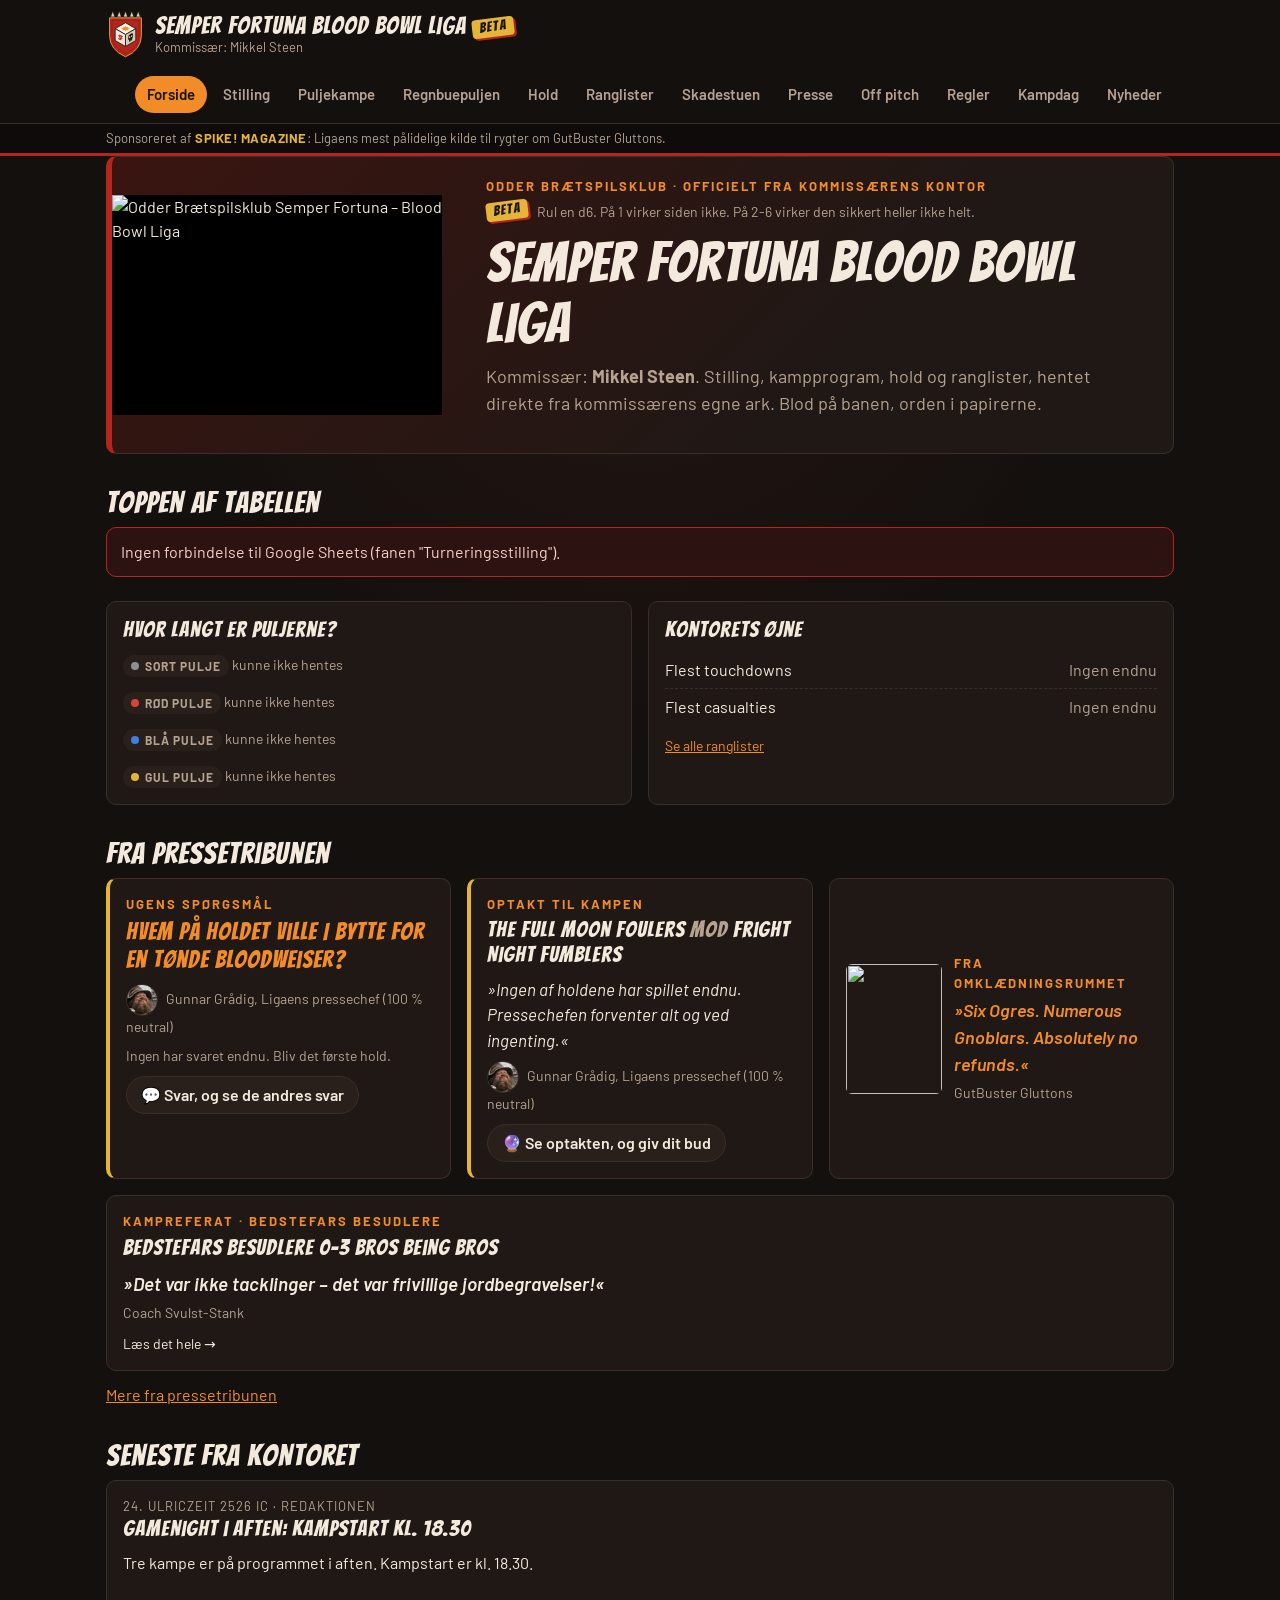
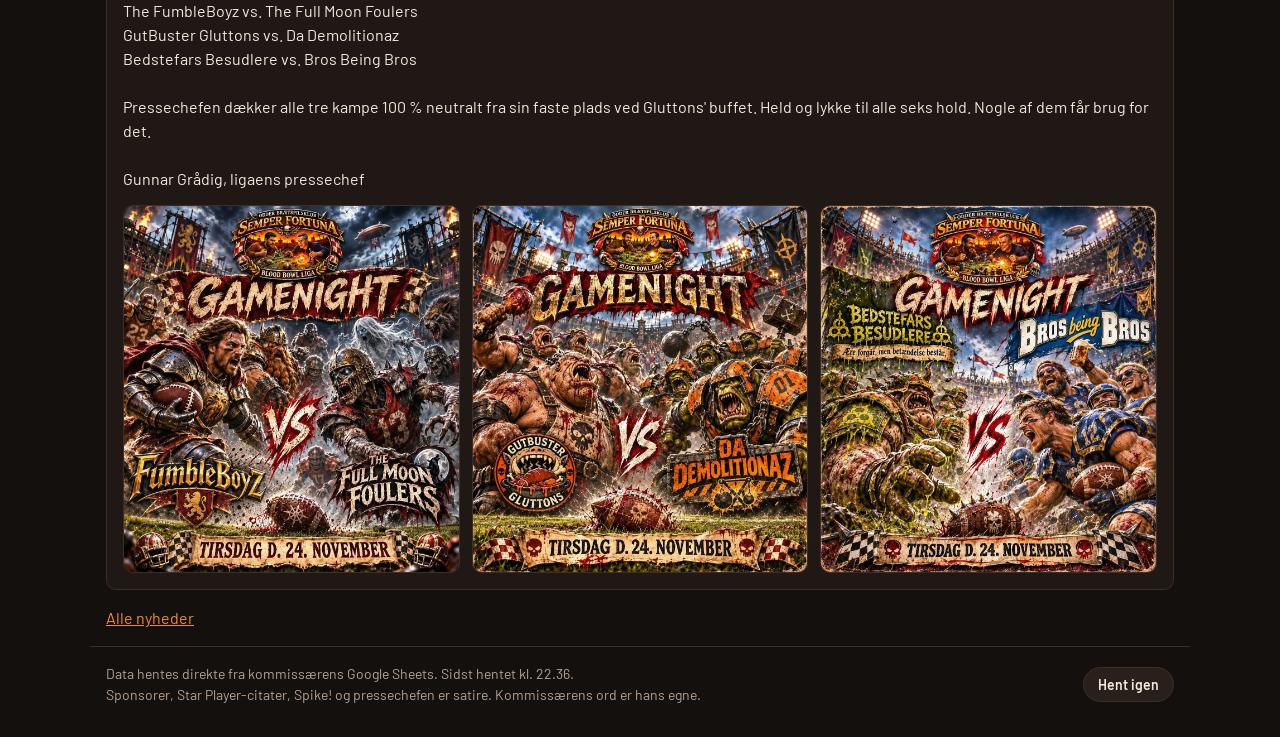
==== index.html @ 5b1876a3 "Mobil: stilling og holdliste uden swipe, lavere top ved rul; Presse med filter og 10 nyeste; holdlis" ====
<!doctype html>
<html lang="da">
<head>
  <meta charset="utf-8">
  <meta name="viewport" content="width=device-width, initial-scale=1">
  <title>Semper Fortuna Blood Bowl Liga</title>
  <meta name="description" content="Odder Brætspilsklub Semper Fortuna: stilling, puljekampe, holdlister, ranglister og pressekonferencer fra ligaen.">
  <meta property="og:type" content="website">
  <meta property="og:site_name" content="Semper Fortuna Blood Bowl Liga">
  <meta property="og:title" content="Semper Fortuna Blood Bowl Liga">
  <meta property="og:description" content="Odder Brætspilsklub Semper Fortuna: stilling, puljekampe, holdlister, ranglister og pressekonferencer. (BETA)">
  <meta property="og:url" content="https://bloodbowl.pages.dev/">
  <meta property="og:image" content="https://bloodbowl.pages.dev/logo/delebillede.jpg">
  <meta property="og:image:width" content="1200">
  <meta property="og:image:height" content="630">
  <meta property="og:locale" content="da_DK">
  <meta name="twitter:card" content="summary_large_image">
  <link rel="preconnect" href="https://fonts.googleapis.com">
  <link rel="preconnect" href="https://fonts.gstatic.com" crossorigin>
  <link href="https://fonts.googleapis.com/css2?family=Bangers&family=Barlow:ital,wght@0,400;0,600;0,700;1,400&display=swap" rel="stylesheet">
  <link rel="stylesheet" href="style.css?v=93">
  <link rel="icon" type="image/svg+xml" href="logo/ikon.svg">
</head>
<body>
  <header class="top">
    <div class="wrap top-inner">
      <a class="brand" href="#forside">
        <svg class="logo" aria-hidden="true" viewBox="-115 -145 230 295" xmlns="http://www.w3.org/2000/svg"><path d="M-88,-103 L-75,-138 L-62,-103 Z" fill="#d9d2c5" stroke="#1a120d" stroke-width="3" stroke-linejoin="round"/><path d="M-50,-103 L-37,-138 L-24,-103 Z" fill="#d9d2c5" stroke="#1a120d" stroke-width="3" stroke-linejoin="round"/><path d="M-13,-103 L0,-138 L13,-103 Z" fill="#d9d2c5" stroke="#1a120d" stroke-width="3" stroke-linejoin="round"/><path d="M24,-103 L37,-138 L50,-103 Z" fill="#d9d2c5" stroke="#1a120d" stroke-width="3" stroke-linejoin="round"/><path d="M62,-103 L75,-138 L88,-103 Z" fill="#d9d2c5" stroke="#1a120d" stroke-width="3" stroke-linejoin="round"/><path d="M-100.0,-105.0 L100.0,-105.0 L100.0,5.0 Q100.0,95.0 0,140.0 Q-100.0,95.0 -100.0,5.0 Z" fill="#1a120d"/><path d="M-94.0,-98.7 L94.0,-98.7 L94.0,4.7 Q94.0,89.3 0,131.6 Q-94.0,89.3 -94.0,4.7 Z" fill="#b3261e" stroke="#e5b53a" stroke-width="5"/><path d="M-80.0,-84.0 L80.0,-84.0 L80.0,4.0 Q80.0,76.0 0,112.0 Q-80.0,76.0 -80.0,4.0 Z" fill="none" stroke="#7d1913" stroke-width="3"/><g transform="translate(0.0,0.0) rotate(0) scale(1.167)"><path d="M0,-60 L52,-30 L0,0 L-52,-30 Z" fill="#fbf4e8" stroke="#1a120d" stroke-width="4" stroke-linejoin="round"/><path d="M-52,-30 L0,0 L0,60 L-52,30 Z" fill="#f3e9dc" stroke="#1a120d" stroke-width="4" stroke-linejoin="round"/><path d="M0,0 L52,-30 L52,30 L0,60 Z" fill="#d8cbb6" stroke="#1a120d" stroke-width="4" stroke-linejoin="round"/><g transform="matrix(0.866,0.5,0,1,-52,-30)"><text x="30" y="45" text-anchor="middle" font-family="Bangers, Impact, sans-serif" font-size="38" fill="#b3261e" letter-spacing="1">SF</text></g><g transform="matrix(0.866,-0.5,0,1,0,0)"><g transform="translate(30.0,30.0) scale(1.500)"><circle cx="0" cy="-3" r="10" fill="#1a120d"/><rect x="-6" y="3" width="12" height="9" rx="2" fill="#1a120d"/><circle cx="-4" cy="-3" r="3" fill="#d8cbb6"/><circle cx="4" cy="-3" r="3" fill="#d8cbb6"/><path d="M-1,2 L0,-0.5 L1,2 Z" fill="#d8cbb6"/><line x1="-2" y1="8" x2="-2" y2="12" stroke="#d8cbb6" stroke-width="1.2"/><line x1="2" y1="8" x2="2" y2="12" stroke="#d8cbb6" stroke-width="1.2"/></g></g><g transform="matrix(0.866,0.5,-0.866,0.5,0,-60)"><polygon points="30.0,10.0 33.8,20.8 44.1,15.9 39.2,26.2 50.0,30.0 39.2,33.8 44.1,44.1 33.8,39.2 30.0,50.0 26.2,39.2 15.9,44.1 20.8,33.8 10.0,30.0 20.8,26.2 15.9,15.9 26.2,20.8" fill="#f28c28"/></g></g></svg>
        <span>
          <span class="brand-name"><span id="liganavn">Semper Fortuna Blood Bowl Liga</span> <span class="beta" id="beta">Beta</span></span>
          <span class="brand-sub" id="saeson"></span>
        </span>
      </a>
      <nav class="tabs" id="nav" aria-label="Sider">
        <a href="#forside" data-page="forside">Forside</a>
        <a href="#stilling" data-page="stilling">Stilling</a>
        <a href="#puljekampe" data-page="puljekampe">Puljekampe</a>
        <a href="#regnbue" data-page="regnbue">Regnbuepuljen</a>
        <a href="#hold" data-page="hold">Hold</a>
        <a href="#ranglister" data-page="ranglister">Ranglister</a>
        <a href="#skadestue" data-page="skadestue">Skadestuen</a>
        <a href="#presse" data-page="presse">Presse</a>
        <a href="#traening" data-page="traening">Off pitch</a>
        <a href="#regler" data-page="regler">Regler</a>
        <a href="#kampdag" data-page="kampdag">Kampdag</a>
        <a href="#nyheder" data-page="nyheder">Nyheder</a>
      </nav>
    </div>
    <div class="sponsorbar"><div class="wrap" id="sponsor"></div></div>
  </header>

  <main class="wrap" id="main">
    <p class="loading">Henter papirerne fra kommissærens kontor …</p>
  </main>

  <footer class="wrap foot" id="foot"></footer>

  <template id="logo-stor"><svg viewBox="-170 -200 340 390" xmlns="http://www.w3.org/2000/svg"><text x="0" y="-150" text-anchor="middle" font-family="Bangers, Impact, sans-serif" font-size="44" fill="#1a120d" stroke="#1a120d" stroke-width="8" stroke-linejoin="round" letter-spacing="2">SEMPER FORTUNA</text><text x="0" y="-150" text-anchor="middle" font-family="Bangers, Impact, sans-serif" font-size="44" fill="#e5b53a" letter-spacing="2">SEMPER FORTUNA</text><g transform="translate(0,10)"><path d="M-88,-103 L-75,-138 L-62,-103 Z" fill="#d9d2c5" stroke="#1a120d" stroke-width="3" stroke-linejoin="round"/><path d="M-50,-103 L-37,-138 L-24,-103 Z" fill="#d9d2c5" stroke="#1a120d" stroke-width="3" stroke-linejoin="round"/><path d="M-13,-103 L0,-138 L13,-103 Z" fill="#d9d2c5" stroke="#1a120d" stroke-width="3" stroke-linejoin="round"/><path d="M24,-103 L37,-138 L50,-103 Z" fill="#d9d2c5" stroke="#1a120d" stroke-width="3" stroke-linejoin="round"/><path d="M62,-103 L75,-138 L88,-103 Z" fill="#d9d2c5" stroke="#1a120d" stroke-width="3" stroke-linejoin="round"/><path d="M-100.0,-105.0 L100.0,-105.0 L100.0,5.0 Q100.0,95.0 0,140.0 Q-100.0,95.0 -100.0,5.0 Z" fill="#1a120d"/><path d="M-94.0,-98.7 L94.0,-98.7 L94.0,4.7 Q94.0,89.3 0,131.6 Q-94.0,89.3 -94.0,4.7 Z" fill="#b3261e" stroke="#e5b53a" stroke-width="5"/><path d="M-80.0,-84.0 L80.0,-84.0 L80.0,4.0 Q80.0,76.0 0,112.0 Q-80.0,76.0 -80.0,4.0 Z" fill="none" stroke="#7d1913" stroke-width="3"/><g transform="translate(0.0,5.0) rotate(0) scale(1.100)"><path d="M0,-60 L52,-30 L0,0 L-52,-30 Z" fill="#fbf4e8" stroke="#1a120d" stroke-width="4" stroke-linejoin="round"/><path d="M-52,-30 L0,0 L0,60 L-52,30 Z" fill="#f3e9dc" stroke="#1a120d" stroke-width="4" stroke-linejoin="round"/><path d="M0,0 L52,-30 L52,30 L0,60 Z" fill="#d8cbb6" stroke="#1a120d" stroke-width="4" stroke-linejoin="round"/><g transform="matrix(0.866,0.5,0,1,-52,-30)"><text x="30" y="45" text-anchor="middle" font-family="Bangers, Impact, sans-serif" font-size="38" fill="#b3261e" letter-spacing="1">SF</text></g><g transform="matrix(0.866,-0.5,0,1,0,0)"><g transform="translate(30.0,30.0) scale(1.500)"><circle cx="0" cy="-3" r="10" fill="#1a120d"/><rect x="-6" y="3" width="12" height="9" rx="2" fill="#1a120d"/><circle cx="-4" cy="-3" r="3" fill="#d8cbb6"/><circle cx="4" cy="-3" r="3" fill="#d8cbb6"/><path d="M-1,2 L0,-0.5 L1,2 Z" fill="#d8cbb6"/><line x1="-2" y1="8" x2="-2" y2="12" stroke="#d8cbb6" stroke-width="1.2"/><line x1="2" y1="8" x2="2" y2="12" stroke="#d8cbb6" stroke-width="1.2"/></g></g><g transform="matrix(0.866,0.5,-0.866,0.5,0,-60)"><polygon points="30.0,10.0 33.8,20.8 44.1,15.9 39.2,26.2 50.0,30.0 39.2,33.8 44.1,44.1 33.8,39.2 30.0,50.0 26.2,39.2 15.9,44.1 20.8,33.8 10.0,30.0 20.8,26.2 15.9,15.9 26.2,20.8" fill="#f28c28"/></g></g></g><path d="M-158,128 L158,128 L146,150 L158,172 L-158,172 L-146,150 Z" fill="#1a120d"/><path d="M-152,132 L152,132 L141,150 L152,168 L-152,168 L-141,150 Z" fill="#f28c28"/><text x="0" y="161" text-anchor="middle" font-family="Bangers, Impact, sans-serif" font-size="30" fill="#1a120d" letter-spacing="2">ODDER BLOOD BOWL</text></svg></template>
  <script src="config.js?v=93"></script>
  <script src="humor.js?v=93"></script>
  <script src="presse.js?v=93"></script>
  <script src="regler.js?v=93"></script>
  <script src="app.js?v=93"></script>
</body>
</html>
---- style.css ----
:root {
  --bg: #14100e;
  --panel: #1f1815;
  --panel-2: #2a201b;
  --line: #3b2e27;
  --text: #f3e9dc;
  --muted: #b5a291;
  --accent: #f28c28;
  --blood: #b3261e;
  --gold: #e5b53a;
  --pulje-sort: #8f8f8f;
  --pulje-roed: #d9443a;
  --pulje-blaa: #3f7fe0;
  --pulje-gul: #e5b53a;
  --radius: 10px;
  color-scheme: dark;
}

* { box-sizing: border-box; }
html { -webkit-text-size-adjust: 100%; }
body {
  margin: 0;
  background: var(--bg);
  background-image: radial-gradient(ellipse at top, #2a1712 0%, var(--bg) 60%);
  background-attachment: fixed;
  color: var(--text);
  font: 16px/1.5 "Barlow", system-ui, sans-serif;
  min-height: 100vh;
}
a { color: var(--accent); }
.wrap { max-width: 1100px; margin: 0 auto; padding: 0 16px; }

/* ---------- Top ---------- */
.top {
  position: sticky; top: 0; z-index: 10;
  background: rgba(20, 16, 14, .94);
  backdrop-filter: blur(6px);
  border-bottom: 3px solid var(--blood);
}
.top-inner { display: flex; align-items: center; gap: 16px; padding-top: 10px; padding-bottom: 10px; flex-wrap: wrap; }
.brand { display: flex; align-items: center; gap: 10px; text-decoration: none; color: var(--text); min-width: 0; }
.logo { width: auto; height: 50px; flex: none; }
.brand-name { display: block; font-family: "Bangers", Impact, sans-serif; font-size: 24px; letter-spacing: 1px; line-height: 1.05; }
.brand-sub { display: block; font-size: 13px; color: var(--muted); }
.tabs { display: flex; gap: 4px; margin-left: auto; overflow-x: auto; scrollbar-width: none; max-width: 100%; }
.tabs::-webkit-scrollbar { display: none; }
.tabs a {
  flex: none; padding: 7px 12px; border-radius: 999px;
  color: var(--muted); text-decoration: none; font-weight: 600; font-size: 15px;
}
.tabs a:hover { color: var(--text); background: var(--panel-2); }
.tabs a.on { color: #1a120d; background: var(--accent); }
@media (max-width: 720px) {
  .tabs { margin-left: 0; width: 100%; }
}

/* ---------- Typografi ---------- */
main { padding-top: 24px; padding-bottom: 32px; }
h1, h2, h3 { font-family: "Bangers", Impact, sans-serif; font-weight: 400; letter-spacing: 1px; margin: 0 0 8px; line-height: 1.1; }
h1 { font-size: clamp(34px, 7vw, 56px); }
h2 { font-size: 30px; margin-top: 32px; }
h3 { font-size: 22px; }
.kicker { text-transform: uppercase; letter-spacing: 2px; font-size: 13px; font-weight: 700; color: var(--accent); margin: 0 0 4px; }
.lead { color: var(--muted); font-size: 18px; margin: 0 0 16px; max-width: 62ch; }
.muted { color: var(--muted); }
.small { font-size: 14px; }
.loading { color: var(--muted); font-style: italic; padding: 40px 0; }

/* ---------- Kort og gitter ---------- */
.grid { display: grid; gap: 16px; grid-template-columns: repeat(auto-fill, minmax(260px, 1fr)); }
.grid-2 { display: grid; gap: 16px; grid-template-columns: repeat(auto-fit, minmax(min(100%, 420px), 1fr)); }
.card {
  background: var(--panel); border: 1px solid var(--line); border-radius: var(--radius);
  padding: 16px; min-width: 0;
}
.card h3 { margin-bottom: 10px; }
a.card { display: block; color: inherit; text-decoration: none; transition: border-color .15s, transform .15s; }
a.card:hover { border-color: var(--accent); transform: translateY(-2px); }

.hero {
  background: linear-gradient(135deg, #3a1410 0%, #1f1815 70%);
  border: 1px solid var(--line); border-left: 6px solid var(--blood);
  border-radius: var(--radius); padding: 24px 20px; margin-bottom: 24px;
}
.hero .regler { display: inline-block; margin-top: 8px; padding: 6px 12px; border-radius: 6px; background: rgba(0,0,0,.35); font-weight: 600; }

/* Podie */
.podie { display: grid; gap: 12px; grid-template-columns: repeat(3, 1fr); }
@media (max-width: 560px) { .podie { grid-template-columns: 1fr; } }
.podie .card { text-align: center; position: relative; padding-top: 22px; }
.plads { font-family: "Bangers", Impact, sans-serif; font-size: 44px; line-height: 1; color: var(--gold); }
.podie .card:nth-child(2) .plads { color: #c9c9c9; }
.podie .card:nth-child(3) .plads { color: #c98a4a; }
.podie .navn { font-weight: 700; font-size: 18px; margin: 4px 0; }
.stor { font-family: "Bangers", Impact, sans-serif; font-size: 32px; color: var(--accent); }

/* Fremdrift */
.bar { height: 10px; background: var(--panel-2); border-radius: 999px; overflow: hidden; margin-top: 6px; }
.bar > span { display: block; height: 100%; background: var(--accent); border-radius: 999px; }
.fremdrift { display: grid; gap: 12px; }
.fremdrift-row { display: flex; justify-content: space-between; gap: 8px; font-weight: 600; }

/* Puljemærke */
.chip {
  display: inline-flex; align-items: center; gap: 6px; font-size: 12px; font-weight: 700;
  text-transform: uppercase; letter-spacing: 1px; padding: 2px 8px; border-radius: 999px;
  background: var(--panel-2); color: var(--muted); white-space: nowrap;
}
.chip::before { content: ""; width: 8px; height: 8px; border-radius: 50%; background: var(--c, var(--muted)); }
.p-sort { --c: var(--pulje-sort); }
.p-roed { --c: var(--pulje-roed); }
.p-blaa { --c: var(--pulje-blaa); }
.p-gul  { --c: var(--pulje-gul); }
.card.pulje { border-top: 4px solid var(--c, var(--line)); }

/* ---------- Tabeller ---------- */
.tabel-wrap { overflow-x: auto; -webkit-overflow-scrolling: touch; border-radius: var(--radius); border: 1px solid var(--line); background: var(--panel); }
table { width: 100%; border-collapse: collapse; font-size: 15px; }
th, td { padding: 9px 10px; text-align: left; border-bottom: 1px solid var(--line); white-space: nowrap; }
th { font-size: 12px; text-transform: uppercase; letter-spacing: 1px; color: var(--muted); background: var(--panel-2); font-weight: 700; }
tr:last-child td { border-bottom: 0; }
tbody tr:hover td { background: rgba(242, 140, 40, .06); }
td.num, th.num { text-align: right; font-variant-numeric: tabular-nums; }
td.pts { font-weight: 700; color: var(--accent); }
td.rank { color: var(--muted); width: 1%; }
td.wrap-ok { white-space: normal; min-width: 220px; color: var(--muted); font-size: 14px; }
td a { color: var(--text); text-decoration: none; font-weight: 600; }
td a:hover { color: var(--accent); }
.card .tabel-wrap { border: 0; background: transparent; border-radius: 0; margin: 0 -16px -16px; }
.oversidder { color: var(--muted); }
.mng { color: var(--blood); font-weight: 700; }

/* Topliste */
.top5 { list-style: none; margin: 0; padding: 0; }
.top5 li { display: flex; justify-content: space-between; gap: 12px; padding: 6px 0; border-bottom: 1px dashed var(--line); }
.top5 li:last-child { border-bottom: 0; }
.top5 .v { font-weight: 700; color: var(--accent); font-variant-numeric: tabular-nums; }
.top5 .nr { color: var(--muted); font-size: 13px; margin-right: 6px; }

/* Holdside */
.fakta { display: grid; gap: 10px; grid-template-columns: repeat(auto-fill, minmax(140px, 1fr)); margin-bottom: 20px; }
.fakta .card { padding: 12px; }
.fakta .lbl { font-size: 12px; text-transform: uppercase; letter-spacing: 1px; color: var(--muted); }
.fakta .val { font-size: 20px; font-weight: 700; }
.stats { display: flex; gap: 14px; flex-wrap: wrap; margin-top: 10px; font-size: 14px; color: var(--muted); }
.stats b { color: var(--text); }
.tilbage { display: inline-block; margin-bottom: 12px; font-weight: 600; text-decoration: none; }

/* Nyheder */
.nyhed { margin-bottom: 16px; }
h2.foerst { margin-top: 8px; }
.nyhed .dato { font-size: 13px; color: var(--muted); text-transform: uppercase; letter-spacing: 1px; }
.nyhed p { margin: 8px 0 0; white-space: pre-line; }
.nyhed-billeder { display: grid; grid-template-columns: repeat(auto-fit, minmax(200px, 1fr)); gap: 12px; margin-top: 14px; }
.nyhed-billeder img { width: 100%; height: auto; display: block; border-radius: var(--radius); border: 1px solid var(--line); }

/* Fejl */
.fejl { background: #2c1311; border: 1px solid var(--blood); border-radius: var(--radius); padding: 12px 14px; color: #f6cfc9; }

/* Footer */
.foot { border-top: 1px solid var(--line); padding-top: 16px; padding-bottom: 32px; color: var(--muted); font-size: 14px; display: flex; flex-wrap: wrap; gap: 8px 16px; align-items: center; justify-content: space-between; }
.knap { font: inherit; font-weight: 600; color: var(--text); background: var(--panel-2); border: 1px solid var(--line); border-radius: 999px; padding: 6px 14px; cursor: pointer; }
.knap:hover { border-color: var(--accent); }

/* Puljeprik foran modstandere i kampprogrammet */
.prik { display: inline-block; width: 9px; height: 9px; border-radius: 50%; background: var(--c, var(--muted)); margin-right: 7px; vertical-align: 1px; box-shadow: 0 0 0 2px rgba(0,0,0,.35); }

/* Skills fra level-up */
.ny { color: var(--gold); font-weight: 600; }

/* Puljekampe */
.kampe { list-style: none; margin: 0; padding: 0; }
.kamp { display: grid; grid-template-columns: 1fr auto 1fr; align-items: center; gap: 10px; padding: 8px 0; border-bottom: 1px dashed var(--line); }
.kamp:last-child { border-bottom: 0; }
.kamp .u { text-align: right; }
.kamp a { color: var(--muted); text-decoration: none; font-weight: 600; }
.kamp.spillet a { color: var(--text); }
.kamp .vinder a { color: var(--accent); }
.kamp .score { font-family: "Bangers", Impact, sans-serif; font-size: 22px; letter-spacing: 1px; min-width: 58px; text-align: center; color: var(--muted); }
.kamp.spillet .score { color: var(--text); }
.kamp .fejl { grid-column: 1 / -1; }

/* ---------- Humor ---------- */
.sponsorbar { background: #0e0b0a; border-top: 1px solid var(--line); font-size: 13px; color: var(--muted); }
#sponsor { padding-top: 5px; padding-bottom: 5px; white-space: nowrap; overflow: hidden; text-overflow: ellipsis; }
#sponsor b { color: var(--gold); text-transform: uppercase; letter-spacing: .5px; }
.presse { border-left: 4px solid var(--gold); }
.presse-tekst { font-style: italic; font-size: 17px; margin: 6px 0 8px; }
.citat { margin: 0; }
.citat blockquote { margin: 4px 0 8px; font-size: 18px; font-weight: 600; }
.citat figcaption { color: var(--accent); font-weight: 700; }
.spike { background: linear-gradient(135deg, #f28c28 0%, #b3261e 100%); border: 0; color: #1a0d08; }
.spike .kicker { color: #1a0d08; display: inline; }
.spike-logo { display: inline-block; font-family: "Bangers", Impact, sans-serif; font-size: 34px; line-height: 1; color: #fff;
  text-shadow: 2px 2px 0 #1a0d08; transform: rotate(-4deg); margin-right: 8px; }
.spike p { font-weight: 700; font-size: 17px; margin: 8px 0 0; }
.spike-bane { margin-bottom: 16px; }
@media (max-width: 560px) { #sponsor { white-space: normal; } }

/* ---------- Presse og holdlore ---------- */
.pk { margin-bottom: 20px; }
.pk-titel { margin-top: 4px; }
.pk-tekst { margin-top: 16px; max-width: 70ch; }
.replik { margin: 0 0 14px; padding-left: 12px; border-left: 3px solid var(--line); }
.replik.formand { border-left-color: var(--gold); }
.replik.coach { border-left-color: var(--accent); }
.replik p { margin: 2px 0 0; }
.taler { font-weight: 700; }
.rolle { font-weight: 400; font-size: 13px; color: var(--muted); }
.note { font-weight: 400; font-style: italic; color: var(--muted); }
.scene { font-style: italic; color: var(--muted); margin: 0 0 14px; }
.regler { display: grid; gap: 12px; margin: 16px 0; }
details.regel > summary { cursor: pointer; list-style: none; display: flex; align-items: center; gap: 10px; }
details.regel > summary::-webkit-details-marker { display: none; }
details.regel > summary::before { content: "▸"; color: var(--accent); font-size: 20px; transition: transform .15s; }
details.regel[open] > summary::before { transform: rotate(90deg); }
details.regel > summary h2 { margin: 0; font-size: 24px; }
.regel-liste { margin: 8px 0 8px; padding-left: 20px; max-width: 72ch; }
.regel-liste li { margin: 6px 0; }
.regel-liste ul { margin: 4px 0 8px; padding-left: 18px; color: var(--muted); }
.regel-liste ul li { margin: 4px 0; }
.tjekliste { display: grid; gap: 12px; margin: 16px 0; }
.tjek h2 { display: flex; justify-content: space-between; align-items: baseline; gap: 12px; margin: 0 0 8px; font-size: 24px; }
.tjek-tal { font-size: 16px; color: var(--muted); font-variant-numeric: tabular-nums; }
.tjek.faerdig { border-color: #3fa34d; }
.tjek.faerdig .tjek-tal { color: #3fa34d; font-weight: 700; }
.tjek ul { list-style: none; margin: 0; padding: 0; }
.tjek li { border-top: 1px dashed var(--line); }
.tjek label { display: flex; gap: 12px; align-items: flex-start; padding: 10px 2px; cursor: pointer; }
.tjek input { width: 22px; height: 22px; flex: none; margin-top: 1px; accent-color: var(--accent); }
.tjek input:checked + span { color: var(--muted); text-decoration: line-through; }
.tjek-note { font-weight: 600; }
.pk-forside { display: block; width: 100%; max-width: 440px; height: auto; margin: 16px 0 4px; border-radius: 8px; box-shadow: 0 6px 24px rgba(0,0,0,.45); }
.pk-liste { display: grid; gap: 12px; margin: 16px 0; }
a.pk-linje { display: grid; grid-template-columns: 72px 1fr; gap: 14px; align-items: center; }
a.pk-linje img, .pk-linje-tom { width: 72px; height: 98px; object-fit: cover; object-position: top; border-radius: 6px; background: var(--panel-2); }
.pk-linje-tom { display: flex; align-items: center; justify-content: center; font-size: 28px; }
a.pk-linje h3 { margin: 2px 0 2px; font-size: 20px; line-height: 1.2; }
a.pk-linje .kicker, a.pk-linje .small { margin: 0; }
.pk-linje-citat { margin: 6px 0 0; font-style: italic; color: var(--muted); display: -webkit-box; -webkit-line-clamp: 2; -webkit-box-orient: vertical; overflow: hidden; }
a.pk-teaser blockquote { margin: 6px 0 4px; font-size: 19px; font-weight: 600; font-style: italic; }
.motto { border-left: 4px solid var(--accent); }
.motto .lbl { font-size: 12px; text-transform: uppercase; letter-spacing: 1px; color: var(--muted); }
.motto-tekst { font-family: "Bangers", Impact, sans-serif; font-size: 28px; letter-spacing: 1px; color: var(--accent); line-height: 1.15; margin: 4px 0; }
.spillebog { margin: 0; padding-left: 22px; font-weight: 600; }

/* ---------- Logo på forsiden ---------- */
.hero { display: grid; grid-template-columns: auto 1fr; gap: 24px; align-items: center; }
.hero-logo svg { width: 190px; height: auto; display: block; }
@media (max-width: 640px) {
  .hero { grid-template-columns: 1fr; text-align: center; }
  .hero-logo svg { width: 150px; margin: 0 auto; }
  .hero .lead { margin-left: auto; margin-right: auto; }
}

/* ---------- Kampside ---------- */
a.score { text-decoration: none; color: var(--text); border-bottom: 2px solid var(--accent); }
a.score:hover { color: var(--accent); }
.kamp-hoved { display: grid; grid-template-columns: 1fr auto 1fr; gap: 16px; align-items: center; margin: 8px 0 20px; }
.kamp-hoved .side { display: flex; flex-direction: column; gap: 2px; }
.kamp-hoved .side a { font-family: "Bangers", Impact, sans-serif; font-size: clamp(22px, 4vw, 34px); letter-spacing: 1px; color: var(--muted); text-decoration: none; line-height: 1.1; }
.kamp-hoved .side.vinder a { color: var(--accent); }
.kamp-hoved .side.u { text-align: right; }
.stor-score { font-family: "Bangers", Impact, sans-serif; font-size: clamp(40px, 9vw, 72px); line-height: 1; }
.referat { border-left: 4px solid var(--accent); margin-bottom: 16px; }
.referat-tekst { font-size: 18px; margin: 4px 0 10px; max-width: 70ch; }

/* ---------- BETA-stempel ---------- */
.beta { display: inline-block; font-family: "Bangers", Impact, sans-serif; font-size: 14px; letter-spacing: 1.5px; line-height: 1.2;
  text-transform: uppercase; color: #1a120d; background: var(--gold); padding: 1px 7px; border-radius: 4px;
  transform: rotate(-7deg); vertical-align: 3px; box-shadow: 2px 2px 0 var(--blood); cursor: help; }
.beta-note { margin: 0 0 10px; color: var(--muted); font-size: 14px; }
.beta-note .beta { margin-right: 6px; cursor: default; }

/* ---------- Off pitch training ---------- */
.traening h3 a { color: var(--accent); text-decoration: none; }
.traening p { margin: 0 0 10px; }
.traening .top5 a { color: var(--text); font-weight: 600; text-decoration: none; }
.traening .top5 a:hover { color: var(--accent); }
.traening .top5 li { align-items: baseline; }

/* ---------- Nyt logo på forsiden (4. nov.) ---------- */
.hero { display: block; padding: 0; overflow: hidden; }
.hero-billede { display: block; width: 100%; height: auto; max-height: 220px; object-fit: contain; background: #000; }
@media (min-width: 800px) {
  .hero { display: grid; grid-template-columns: 330px 1fr; align-items: center; }
  .hero-billede { max-height: none; }
}
.hero-tekst { padding: 20px; }
@media (max-width: 640px) { .hero { text-align: left; } .hero-tekst { padding: 16px; } }

/* Interviews: mellemoverskrifter og svar med flere afsnit */
.pk-afsnit { margin: 22px 0 10px; color: var(--gold); font-size: 22px; }
.replik p + p { margin-top: 6px; }

/* ---------- Holdplakater ---------- */
.plakat-blok { display: grid; grid-template-columns: minmax(0, 300px) 1fr; gap: 20px; align-items: start; margin: 4px 0 20px; }
.plakat-blok img { width: 100%; height: auto; display: block; border-radius: var(--radius); border: 1px solid var(--line); }
.slogans { list-style: none; margin: 0 0 10px; padding: 0; }
.slogans li { font-family: "Bangers", Impact, sans-serif; font-size: 24px; letter-spacing: 1px; line-height: 1.15; color: var(--accent); margin-bottom: 8px; }
@media (max-width: 640px) { .plakat-blok { grid-template-columns: 1fr; } .plakat-blok img { max-width: 360px; margin: 0 auto; } }
a.hold-kort { padding-top: 0; overflow: hidden; }
.hold-plakat { display: block; width: calc(100% + 32px); margin: 0 -16px 12px; height: 220px; object-fit: cover; object-position: top; background: #000; }
.hold-plakat.tom { display: flex; align-items: center; justify-content: center; color: var(--muted); font-style: italic; background: var(--panel-2); }
.slogan { font-style: italic; color: var(--accent); margin: 8px 0 0; }
a.plakat-kort { display: grid; grid-template-columns: 96px 1fr; gap: 12px; align-items: center; }
a.plakat-kort img { width: 96px; height: 130px; object-fit: cover; object-position: top; border-radius: 6px; }
a.plakat-kort .slogan { font-size: 18px; font-weight: 600; margin: 4px 0; }

.pk-p { margin: 0 0 12px; max-width: 70ch; }

/* Indsend til pressetribunen (#indsend) */
.indsend label, #redaktoer label { display: block; font-weight: 600; margin: 0 0 14px; }
.indsend input, .indsend select, .indsend textarea, #redaktoer input {
  display: block; width: 100%; box-sizing: border-box; margin-top: 6px; font: inherit; font-weight: 400;
  color: var(--text); background: var(--panel-2); border: 1px solid var(--line); border-radius: 8px; padding: 10px 12px; }
.indsend textarea { resize: vertical; min-height: 200px; }
.indsend input[type=file] { padding: 8px; }
.indsend input:focus, .indsend select:focus, .indsend textarea:focus, #redaktoer input:focus { outline: 2px solid var(--accent); border-color: var(--accent); }
.indsend .knap { font-size: 1.05em; padding: 10px 20px; }
#redaktoer { margin-top: 16px; }
#redaktoer summary { cursor: pointer; font-weight: 600; }
#admin-liste .knap { padding: 3px 10px; margin-right: 6px; }

/* ---------- Gunnar opsøger holdene: Ingen kommentar og de tre spørgsmål ---------- */
.knap-link { display: inline-block; text-decoration: none; }
.efterlys { margin: 16px 0; }
.efterlys-lbl { margin: 12px 0 6px; }
.ik-hold { display: flex; flex-wrap: wrap; gap: 8px; margin: 0; }
.ts { margin: 16px 0; }
.ts-q { margin: 6px 0 14px; padding-left: 22px; font-weight: 600; }
.ts-q li { margin-bottom: 4px; }
.ts-hold h3 { margin-bottom: 8px; }
.ts-hold .replik:last-of-type { margin-bottom: 8px; }
.ts-venter { margin: 0; padding-left: 20px; }
.ts-venter li { margin-bottom: 6px; }
#gunnar-besked { width: 100%; font: inherit; font-size: 14px; background: var(--panel-2); color: var(--text); border: 1px solid var(--line); border-radius: 8px; padding: 8px; margin-bottom: 8px; }
.indsend textarea.kort { min-height: 0; height: auto; }

/* ---------- Figurer med ansigt (fx Rygte Rasmus) ---------- */
img.figur { width: 28px; height: 28px; border-radius: 50%; object-fit: cover; vertical-align: middle; margin-right: 8px; border: 1px solid var(--line); }
img.figur-byline { width: 20px; height: 20px; margin-right: 5px; }

/* ---------- Gunnars power ranking ---------- */
.pr-liste { list-style: none; margin: 16px 0; padding: 0; display: grid; gap: 12px; }
.pr-linje { display: grid; grid-template-columns: 44px 64px 1fr; gap: 14px; align-items: center; }
.pr-linje img { width: 64px; height: 88px; object-fit: cover; object-position: top; border-radius: 6px; display: block; }
.pr-nr { font-family: "Bangers", Impact, sans-serif; font-size: 40px; line-height: 1; text-align: center; color: var(--muted); }
.pr-et { border-left: 4px solid var(--gold); }
.pr-et .pr-nr { color: var(--gold); }
.pr-linje h3 { margin-bottom: 2px; }
.pr-tal { margin: 0; }
.pr-linje .presse-tekst { margin: 6px 0; }
.pr-bund { margin: 0; }
a.pr-kort { display: block; color: inherit; text-decoration: none; }
.pr-kort ol { margin: 4px 0 8px; padding-left: 22px; font-weight: 700; }
@media (max-width: 560px) {
  .pr-linje { grid-template-columns: 32px 1fr; }
  .pr-linje > a, .pr-linje > span { display: none; }
  .pr-nr { font-size: 30px; }
}
.forfatter { display: flex; align-items: center; gap: 12px; margin: 10px 0 14px; }
img.figur-stor { width: 56px; height: 56px; margin: 0; border: 2px solid var(--gold); }
.forfatter a { line-height: 0; }
.card.presse .small a img.figur, .pr-kort img.figur { width: 32px; height: 32px; }

/* ---------- Ugens rygte og optakt til kampen ---------- */
.optakt { margin-bottom: 16px; }
.optakt-tabel th, .optakt-tabel td { width: 38%; white-space: normal; }
.optakt-tabel tbody th { width: 24%; text-align: center; background: transparent; }
.optakt-tabel thead th { font-size: 14px; color: var(--text); text-transform: none; letter-spacing: 0; }
.optakt-kamp { margin: 2px 0 6px; }
.tip-score { font-family: "Bangers", Impact, sans-serif; font-size: 34px; line-height: 1; margin: 0 0 8px; color: var(--accent); }
.tip-felter { display: grid; grid-template-columns: 1fr 1fr; gap: 12px; }
.kamp a.optakt-link { font-family: "Barlow", system-ui, sans-serif; font-size: 12px; font-weight: 700; text-transform: uppercase; letter-spacing: 1px; color: var(--accent); border-bottom: 0; }
.rygte-knapper { display: flex; flex-wrap: wrap; gap: 8px; margin: 10px 0 0; }

/* ---------- Ugens spørgsmål ---------- */
.us-spm { font-family: "Bangers", Impact, sans-serif; font-size: 24px; letter-spacing: 1px; line-height: 1.15; color: var(--accent); margin: 4px 0 10px; }
.us-stor { font-size: clamp(26px, 5vw, 38px); }

/* ---------- Kortere forside på mobil ---------- */
@media (max-width: 560px) {
  /* Nyhedsbilleder står ved siden af hinanden som små billeder (tryk for fuld størrelse). */
  .nyhed-billeder { grid-template-columns: repeat(auto-fit, minmax(90px, 1fr)); gap: 8px; }
  /* Toppen af tabellen: én linje pr. hold i stedet for tre høje kort. */
  .podie { gap: 8px; }
  .podie .card { display: grid; grid-template-columns: 34px 1fr auto; column-gap: 10px; align-items: center; text-align: left; padding: 10px 14px; }
  .podie .plads { grid-column: 1; grid-row: 1 / 3; font-size: 34px; text-align: center; }
  .podie .navn { grid-column: 2; grid-row: 1; margin: 0; font-size: 16px; }
  .podie .card > :nth-child(3) { grid-column: 2; grid-row: 2; justify-self: start; }
  .podie .stor { grid-column: 3; grid-row: 1; font-size: 22px; text-align: right; }
  .podie .card > :nth-child(5) { grid-column: 3; grid-row: 2; text-align: right; }
  /* Velkomsten: mindre logo, ingen brødtekst. */
  .hero-billede { max-height: 150px; }
  .hero .lead { display: none; }
  .hero h1 { font-size: 30px; }
}

/* Patchnotes nederst på Nyheder-siden: lukkede som standard, så de ikke fylder. */
.nyhed.patch { padding: 10px 14px; margin-bottom: 8px; }
.nyhed.patch summary { cursor: pointer; }

/* Varig skade på holdsiden, mindeord på Kirkegården og Mit hold på forsiden */
td.skadet { color: var(--blood); font-weight: 700; white-space: nowrap; }
.mindeord { font-style: italic; font-size: 14px; color: var(--muted); }
.mithold { margin-bottom: 24px; }
.mithold.tom { display: flex; flex-wrap: wrap; gap: 8px 12px; align-items: center; font-size: 14px; color: var(--muted); }
.mithold-top { display: flex; justify-content: space-between; align-items: center; gap: 12px; }
.mithold-top .kicker { margin: 0; }
.mithold select { background: #1f1815; color: var(--text); border: 1px solid var(--line); border-radius: 6px; padding: 5px 8px; font: inherit; font-size: 14px; max-width: 100%; }

/* Holdsiden: pil ved SPP, når spilleren har råd til en ny skill */
.stig { color: var(--gold); font-weight: 700; }
/* Siden sidst: kompakt hændelsesliste med datolinjer */
.sidensidst li { font-size: 14px; padding: 5px 0; }
.sidensidst li.dato { font-size: 12px; color: var(--muted); text-transform: uppercase; letter-spacing: 1px; border-bottom: 0; padding: 8px 0 0; }
.sidensidst li.dato:first-child { padding-top: 2px; }

/* ---------- Mobil: tal uden sidelæns swipe, lavere top, Presse-filter ---------- */
.presse-filter { display: flex; flex-wrap: wrap; gap: 6px; margin: 4px 0 14px; }
.knap.pf { font-size: 14px; padding: 4px 12px; }
.knap.pf.on { color: #1a120d; background: var(--accent); border-color: var(--accent); }
@media (max-width: 720px) {
  /* Når man har rullet lidt ned, er kun menuen tilbage i toppen. */
  body.rullet .brand, body.rullet .sponsorbar { display: none; }
  body.rullet .top-inner { padding-top: 6px; padding-bottom: 6px; }
}
@media (max-width: 560px) {
  /* Stilling: smallere celler, og holdnavnet må stå på to linjer, så point altid kan ses. */
  table.stilling th, table.stilling td { padding: 8px 6px; }
  table.stilling td:nth-child(2) { white-space: normal; }
  table.stilling td:nth-child(2) .chip { display: flex; width: max-content; margin-top: 3px; font-size: 10px; }
  /* Faktabokse på holdsiden: tre i bredden. */
  .fakta { grid-template-columns: repeat(3, 1fr); gap: 6px; }
  .fakta .card { padding: 8px; }
  .fakta .lbl { font-size: 10px; letter-spacing: .5px; }
  .fakta .val { font-size: 16px; }
  /* Holdlisten: hver spiller er et lille kort med alle tal synlige. */
  .roster-wrap { overflow: visible; border: 0; background: transparent; }
  table.roster, table.roster tbody { display: block; }
  table.roster thead { display: none; }
  table.roster tr { display: grid; grid-template-columns: repeat(5, 1fr); gap: 2px 6px; padding: 10px 12px; margin-bottom: 8px;
    background: var(--panel); border: 1px solid var(--line); border-radius: var(--radius); }
  table.roster td { border: 0; padding: 0; white-space: normal; text-align: left; min-width: 0; font-size: 14px; }
  table.roster td:nth-child(1) { grid-column: 1 / 2; grid-row: 1; color: var(--muted); width: auto; }
  table.roster td:nth-child(1)::before { content: "#"; }
  table.roster td:nth-child(2) { grid-column: 2 / -1; grid-row: 1; font-size: 16px; }
  table.roster td:nth-child(3) { grid-column: 2 / -1; grid-row: 2; color: var(--muted); margin-bottom: 4px; }
  table.roster td:nth-child(n+4):nth-child(-n+8), table.roster td:nth-child(n+10):nth-child(-n+13) { font-weight: 700; }
  table.roster td:nth-child(n+4):nth-child(-n+8)::before, table.roster td:nth-child(n+10):nth-child(-n+13)::before {
    display: block; font-size: 10px; font-weight: 400; letter-spacing: 1px; color: var(--muted); }
  table.roster td:nth-child(4)::before { content: "MA"; } table.roster td:nth-child(5)::before { content: "ST"; }
  table.roster td:nth-child(6)::before { content: "AG"; } table.roster td:nth-child(7)::before { content: "PA"; }
  table.roster td:nth-child(8)::before { content: "AV"; }
  table.roster td:nth-child(n+4):nth-child(-n+8) { grid-row: 3; }
  table.roster td:nth-child(n+10):nth-child(-n+13) { grid-row: 4; margin-top: 4px; }
  table.roster td:nth-child(10)::before { content: "SPP"; } table.roster td:nth-child(11)::before { content: "TD"; }
  table.roster td:nth-child(12)::before { content: "CAS"; } table.roster td:nth-child(13)::before { content: "MVP"; }
  table.roster td:nth-child(9) { grid-column: 1 / -1; grid-row: 5; margin-top: 6px; font-size: 13px; }
  table.roster td:nth-child(14) { grid-column: 1 / -1; grid-row: 6; margin-top: 4px; }
  table.roster td:nth-child(14):empty, table.roster td:nth-child(9):empty { display: none; }
}
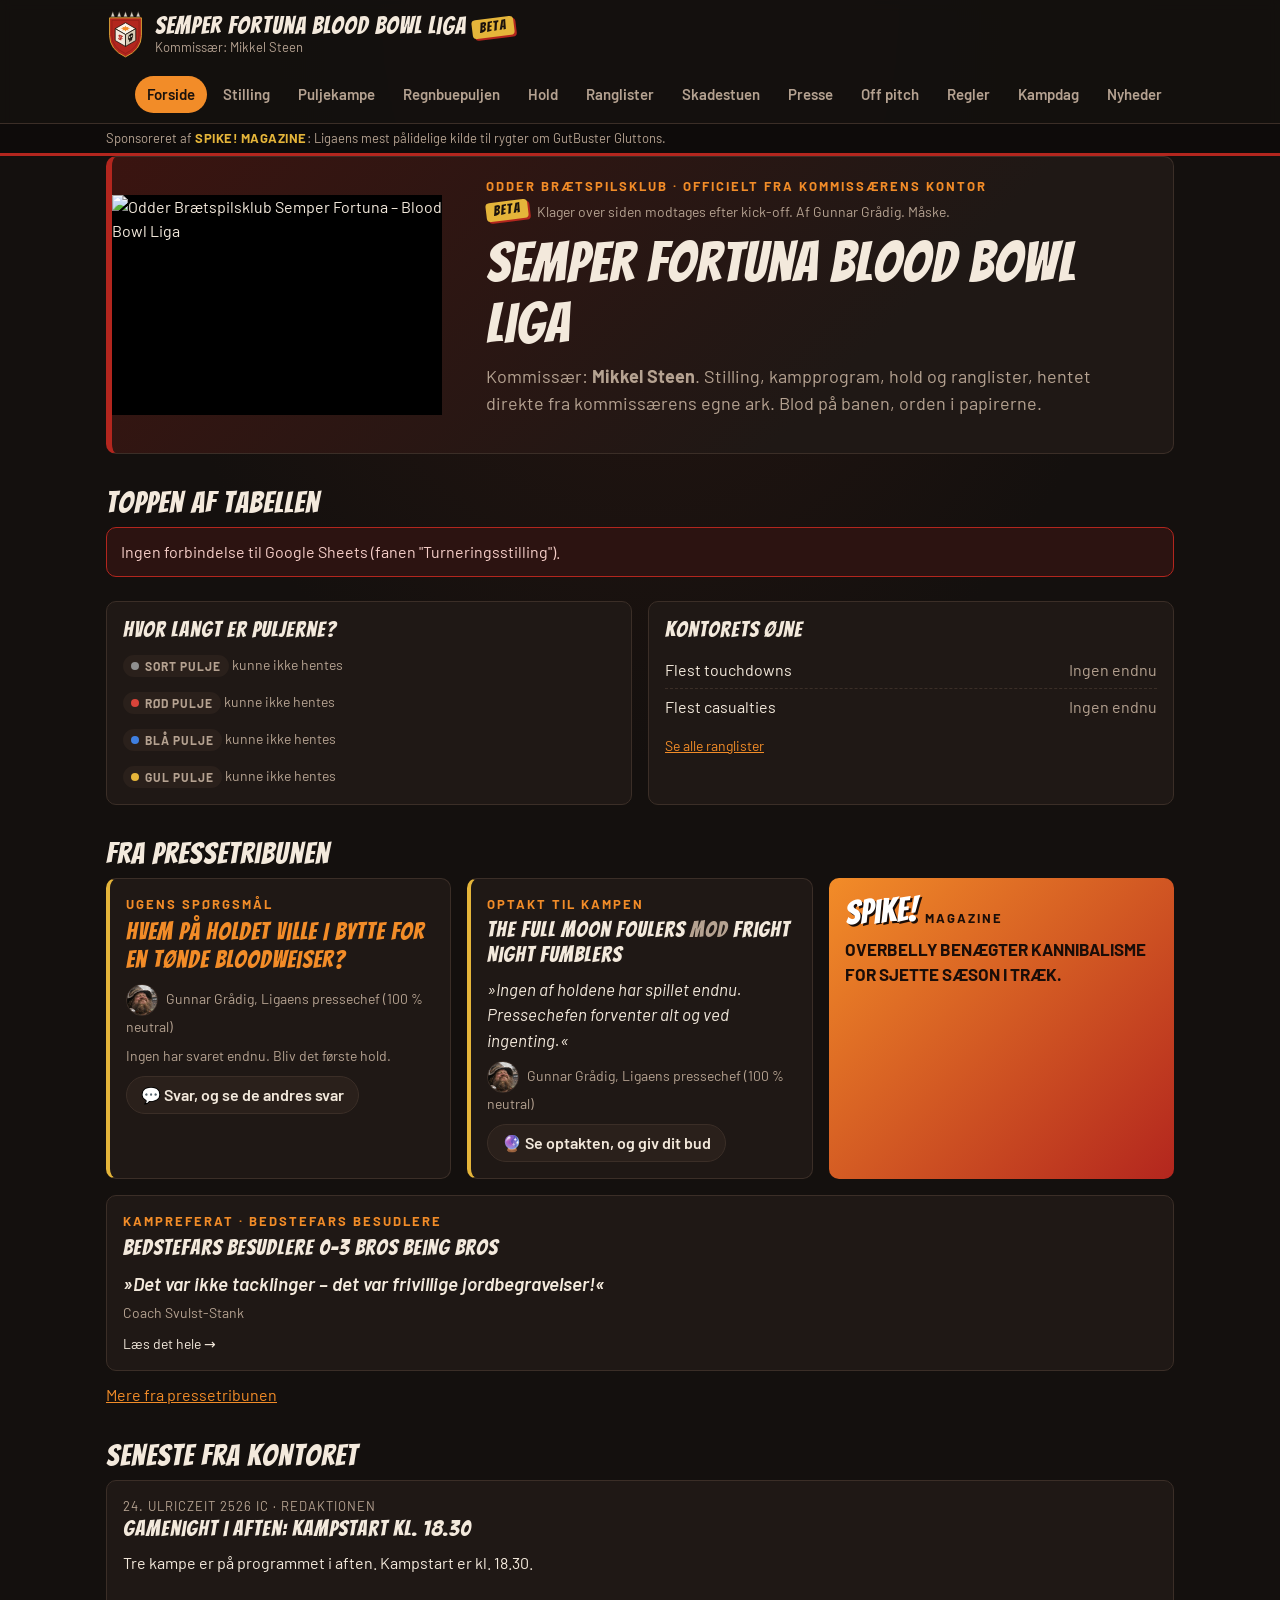
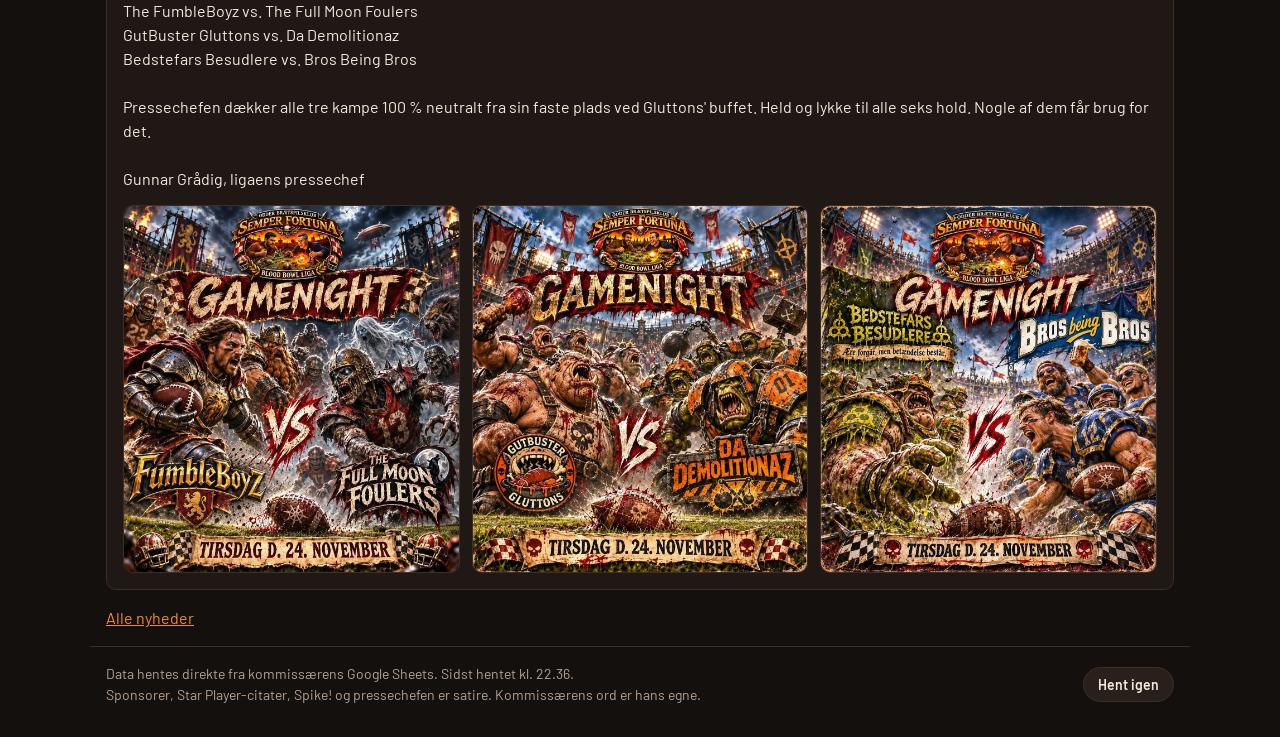
==== commit f8704925: "Mobilmenu: fire faste punkter og Menu-knap, der folder alle sider ud Co-Authored-By: Claude Fable 5." ====
--- a/index.html
+++ b/index.html
@@ -18,7 +18,7 @@
   <link rel="preconnect" href="https://fonts.googleapis.com">
   <link rel="preconnect" href="https://fonts.gstatic.com" crossorigin>
   <link href="https://fonts.googleapis.com/css2?family=Bangers&family=Barlow:ital,wght@0,400;0,600;0,700;1,400&display=swap" rel="stylesheet">
-  <link rel="stylesheet" href="style.css?v=93">
+  <link rel="stylesheet" href="style.css?v=95">
   <link rel="icon" type="image/svg+xml" href="logo/ikon.svg">
 </head>
 <body>
@@ -32,18 +32,19 @@
         </span>
       </a>
       <nav class="tabs" id="nav" aria-label="Sider">
-        <a href="#forside" data-page="forside">Forside</a>
-        <a href="#stilling" data-page="stilling">Stilling</a>
+        <a class="pri" href="#forside" data-page="forside">Forside</a>
+        <a class="pri" href="#stilling" data-page="stilling">Stilling</a>
         <a href="#puljekampe" data-page="puljekampe">Puljekampe</a>
         <a href="#regnbue" data-page="regnbue">Regnbuepuljen</a>
-        <a href="#hold" data-page="hold">Hold</a>
+        <a class="pri" href="#hold" data-page="hold">Hold</a>
         <a href="#ranglister" data-page="ranglister">Ranglister</a>
         <a href="#skadestue" data-page="skadestue">Skadestuen</a>
-        <a href="#presse" data-page="presse">Presse</a>
+        <a class="pri" href="#presse" data-page="presse">Presse</a>
         <a href="#traening" data-page="traening">Off pitch</a>
         <a href="#regler" data-page="regler">Regler</a>
         <a href="#kampdag" data-page="kampdag">Kampdag</a>
         <a href="#nyheder" data-page="nyheder">Nyheder</a>
+        <button type="button" class="menu-knap" id="menu-knap" aria-expanded="false">☰ Menu</button>
       </nav>
     </div>
     <div class="sponsorbar"><div class="wrap" id="sponsor"></div></div>
@@ -56,10 +57,10 @@
   <footer class="wrap foot" id="foot"></footer>
 
   <template id="logo-stor"><svg viewBox="-170 -200 340 390" xmlns="http://www.w3.org/2000/svg"><text x="0" y="-150" text-anchor="middle" font-family="Bangers, Impact, sans-serif" font-size="44" fill="#1a120d" stroke="#1a120d" stroke-width="8" stroke-linejoin="round" letter-spacing="2">SEMPER FORTUNA</text><text x="0" y="-150" text-anchor="middle" font-family="Bangers, Impact, sans-serif" font-size="44" fill="#e5b53a" letter-spacing="2">SEMPER FORTUNA</text><g transform="translate(0,10)"><path d="M-88,-103 L-75,-138 L-62,-103 Z" fill="#d9d2c5" stroke="#1a120d" stroke-width="3" stroke-linejoin="round"/><path d="M-50,-103 L-37,-138 L-24,-103 Z" fill="#d9d2c5" stroke="#1a120d" stroke-width="3" stroke-linejoin="round"/><path d="M-13,-103 L0,-138 L13,-103 Z" fill="#d9d2c5" stroke="#1a120d" stroke-width="3" stroke-linejoin="round"/><path d="M24,-103 L37,-138 L50,-103 Z" fill="#d9d2c5" stroke="#1a120d" stroke-width="3" stroke-linejoin="round"/><path d="M62,-103 L75,-138 L88,-103 Z" fill="#d9d2c5" stroke="#1a120d" stroke-width="3" stroke-linejoin="round"/><path d="M-100.0,-105.0 L100.0,-105.0 L100.0,5.0 Q100.0,95.0 0,140.0 Q-100.0,95.0 -100.0,5.0 Z" fill="#1a120d"/><path d="M-94.0,-98.7 L94.0,-98.7 L94.0,4.7 Q94.0,89.3 0,131.6 Q-94.0,89.3 -94.0,4.7 Z" fill="#b3261e" stroke="#e5b53a" stroke-width="5"/><path d="M-80.0,-84.0 L80.0,-84.0 L80.0,4.0 Q80.0,76.0 0,112.0 Q-80.0,76.0 -80.0,4.0 Z" fill="none" stroke="#7d1913" stroke-width="3"/><g transform="translate(0.0,5.0) rotate(0) scale(1.100)"><path d="M0,-60 L52,-30 L0,0 L-52,-30 Z" fill="#fbf4e8" stroke="#1a120d" stroke-width="4" stroke-linejoin="round"/><path d="M-52,-30 L0,0 L0,60 L-52,30 Z" fill="#f3e9dc" stroke="#1a120d" stroke-width="4" stroke-linejoin="round"/><path d="M0,0 L52,-30 L52,30 L0,60 Z" fill="#d8cbb6" stroke="#1a120d" stroke-width="4" stroke-linejoin="round"/><g transform="matrix(0.866,0.5,0,1,-52,-30)"><text x="30" y="45" text-anchor="middle" font-family="Bangers, Impact, sans-serif" font-size="38" fill="#b3261e" letter-spacing="1">SF</text></g><g transform="matrix(0.866,-0.5,0,1,0,0)"><g transform="translate(30.0,30.0) scale(1.500)"><circle cx="0" cy="-3" r="10" fill="#1a120d"/><rect x="-6" y="3" width="12" height="9" rx="2" fill="#1a120d"/><circle cx="-4" cy="-3" r="3" fill="#d8cbb6"/><circle cx="4" cy="-3" r="3" fill="#d8cbb6"/><path d="M-1,2 L0,-0.5 L1,2 Z" fill="#d8cbb6"/><line x1="-2" y1="8" x2="-2" y2="12" stroke="#d8cbb6" stroke-width="1.2"/><line x1="2" y1="8" x2="2" y2="12" stroke="#d8cbb6" stroke-width="1.2"/></g></g><g transform="matrix(0.866,0.5,-0.866,0.5,0,-60)"><polygon points="30.0,10.0 33.8,20.8 44.1,15.9 39.2,26.2 50.0,30.0 39.2,33.8 44.1,44.1 33.8,39.2 30.0,50.0 26.2,39.2 15.9,44.1 20.8,33.8 10.0,30.0 20.8,26.2 15.9,15.9 26.2,20.8" fill="#f28c28"/></g></g></g><path d="M-158,128 L158,128 L146,150 L158,172 L-158,172 L-146,150 Z" fill="#1a120d"/><path d="M-152,132 L152,132 L141,150 L152,168 L-152,168 L-141,150 Z" fill="#f28c28"/><text x="0" y="161" text-anchor="middle" font-family="Bangers, Impact, sans-serif" font-size="30" fill="#1a120d" letter-spacing="2">ODDER BLOOD BOWL</text></svg></template>
-  <script src="config.js?v=93"></script>
-  <script src="humor.js?v=93"></script>
-  <script src="presse.js?v=93"></script>
-  <script src="regler.js?v=93"></script>
-  <script src="app.js?v=93"></script>
+  <script src="config.js?v=95"></script>
+  <script src="humor.js?v=95"></script>
+  <script src="presse.js?v=95"></script>
+  <script src="regler.js?v=95"></script>
+  <script src="app.js?v=95"></script>
 </body>
 </html>
--- a/style.css
+++ b/style.css
@@ -461,3 +461,19 @@
   table.roster td:nth-child(14) { grid-column: 1 / -1; grid-row: 6; margin-top: 4px; }
   table.roster td:nth-child(14):empty, table.roster td:nth-child(9):empty { display: none; }
 }
+
+/* ---------- Mobilmenu: fire faste punkter og knappen Menu, der folder resten ud ---------- */
+.menu-knap { display: none; }
+@media (max-width: 720px) {
+  .tabs { overflow: visible; align-items: center; gap: 2px; }
+  .tabs a:not(.pri) { display: none; }
+  .tabs a { padding: 7px 8px; font-size: 14px; }
+  .menu-knap { display: block; margin-left: auto; flex: 0 1 auto; min-width: 0; font: inherit; font-weight: 600; font-size: 14px; color: var(--text);
+    background: var(--panel-2); border: 1px solid var(--line); border-radius: 999px; padding: 6px 10px; cursor: pointer;
+    overflow: hidden; text-overflow: ellipsis; white-space: nowrap; }
+  .menu-knap.on { color: #1a120d; background: var(--accent); border-color: var(--accent); }
+  .tabs.aaben { display: grid; grid-template-columns: repeat(3, 1fr); gap: 6px; }
+  .tabs.aaben a, .tabs.aaben a:not(.pri) { display: block; text-align: center; background: var(--panel-2); padding: 9px 4px; font-size: 14px; }
+  .tabs.aaben a.on { background: var(--accent); }
+  .tabs.aaben .menu-knap { grid-column: 1 / -1; grid-row: 1; margin: 0; max-width: none; justify-self: end; }
+}
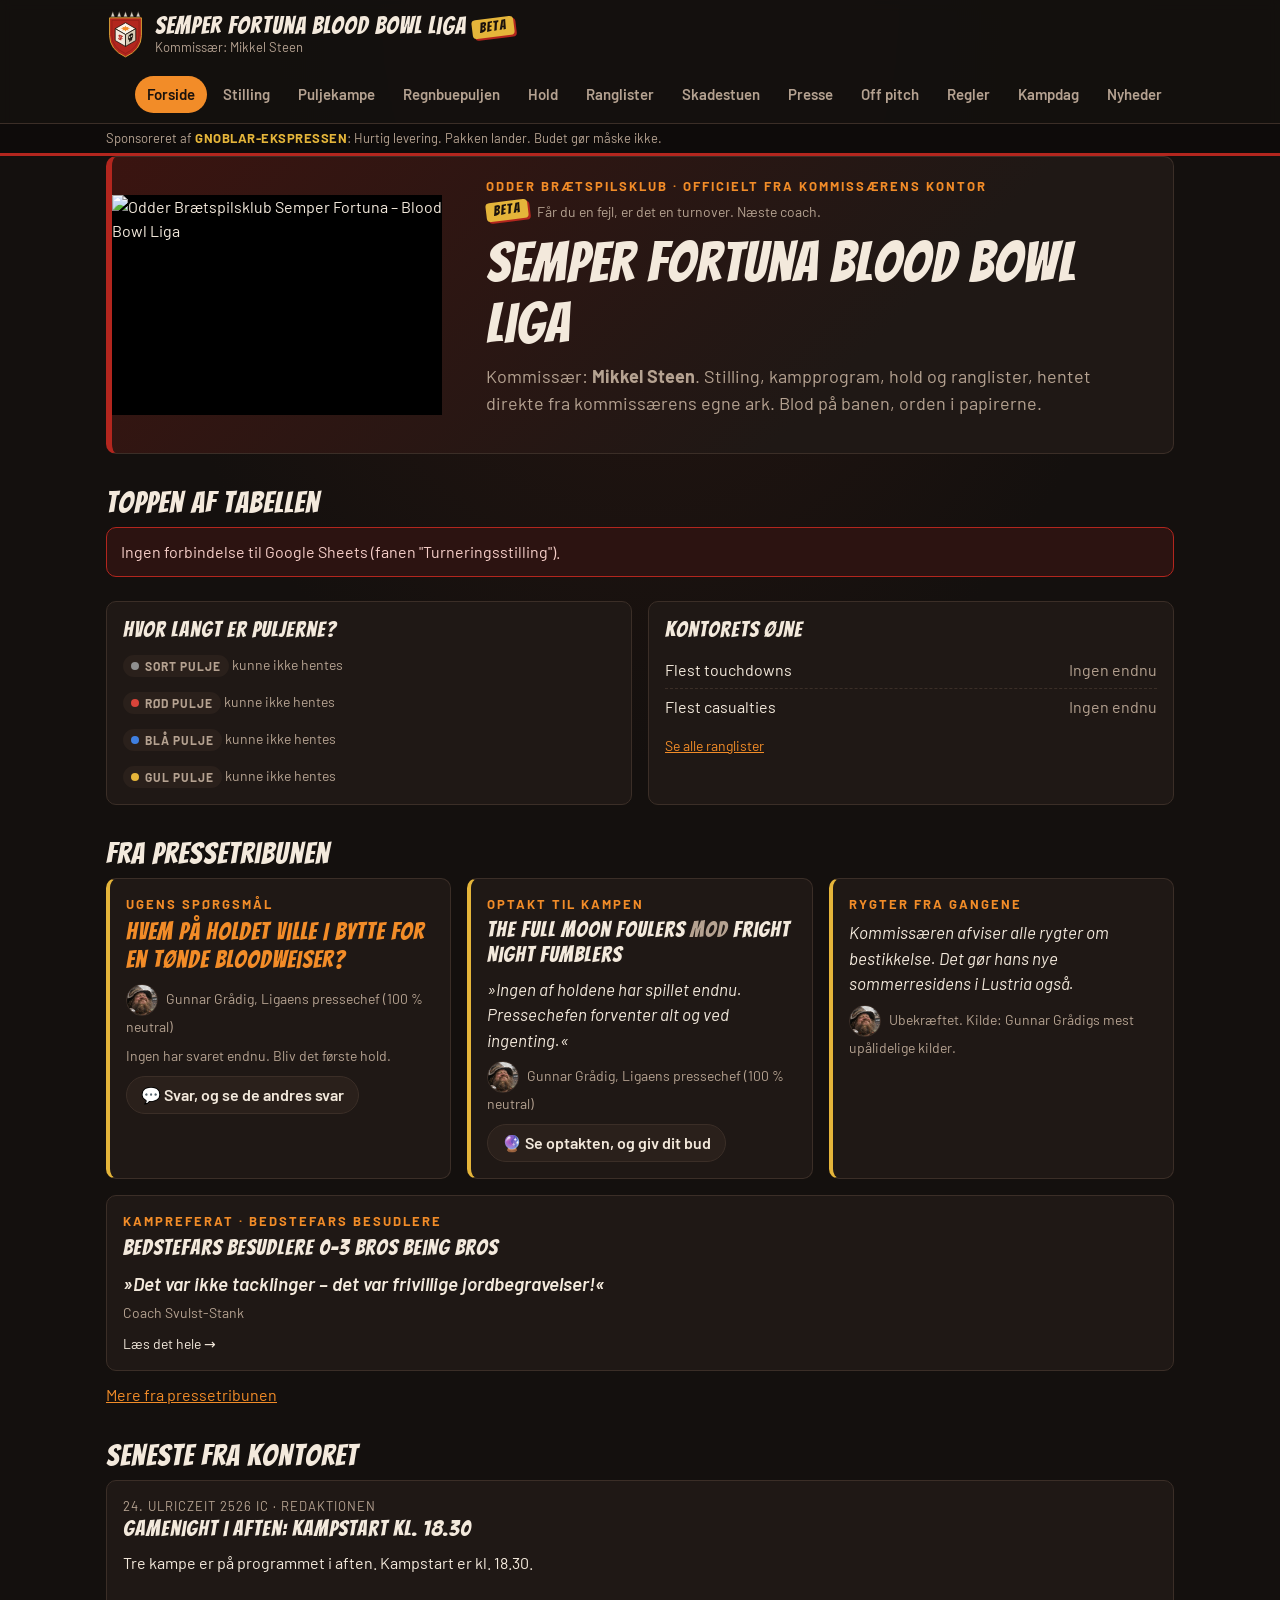
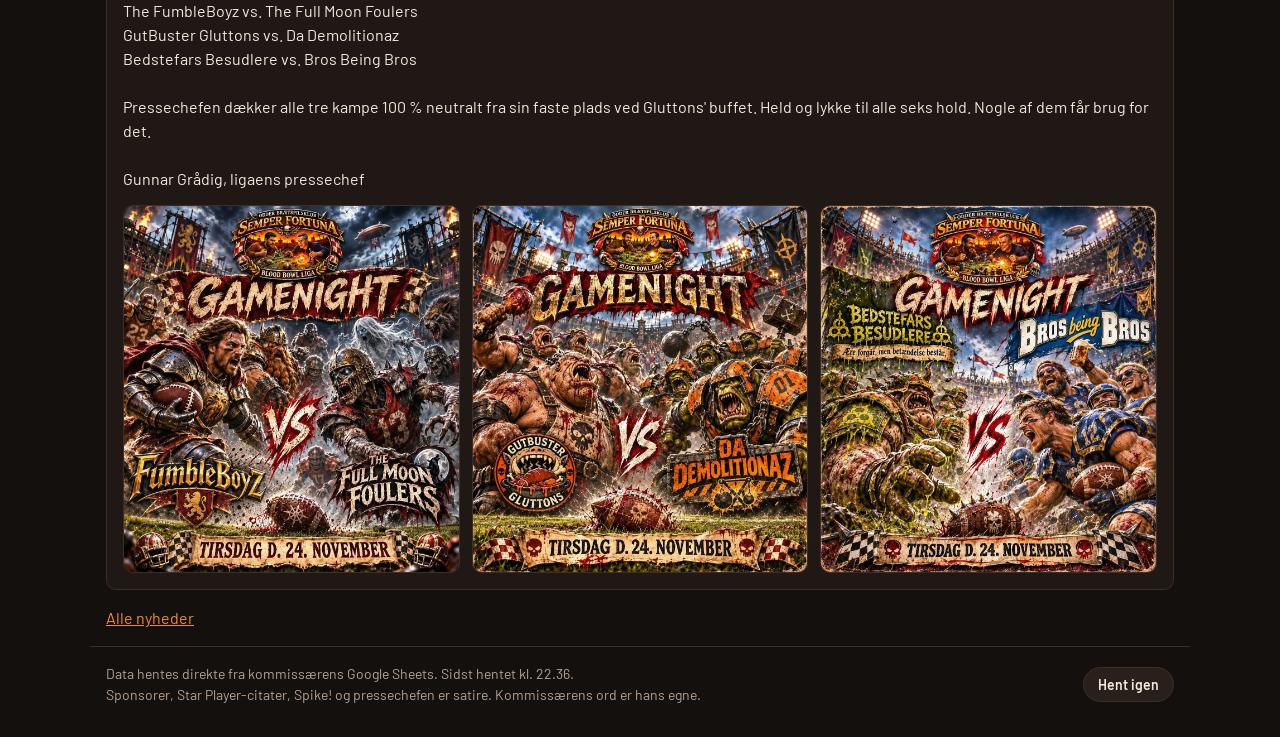
==== commit 2087b04d: "Mobilmenu: Puljekampe står fast i stedet for Presse Co-Authored-By: Claude Fable 5.2 <noreply@anthro" ====
--- a/index.html
+++ b/index.html
@@ -18,7 +18,7 @@
   <link rel="preconnect" href="https://fonts.googleapis.com">
   <link rel="preconnect" href="https://fonts.gstatic.com" crossorigin>
   <link href="https://fonts.googleapis.com/css2?family=Bangers&family=Barlow:ital,wght@0,400;0,600;0,700;1,400&display=swap" rel="stylesheet">
-  <link rel="stylesheet" href="style.css?v=95">
+  <link rel="stylesheet" href="style.css?v=96">
   <link rel="icon" type="image/svg+xml" href="logo/ikon.svg">
 </head>
 <body>
@@ -34,12 +34,12 @@
       <nav class="tabs" id="nav" aria-label="Sider">
         <a class="pri" href="#forside" data-page="forside">Forside</a>
         <a class="pri" href="#stilling" data-page="stilling">Stilling</a>
-        <a href="#puljekampe" data-page="puljekampe">Puljekampe</a>
+        <a class="pri" href="#puljekampe" data-page="puljekampe">Puljekampe</a>
         <a href="#regnbue" data-page="regnbue">Regnbuepuljen</a>
         <a class="pri" href="#hold" data-page="hold">Hold</a>
         <a href="#ranglister" data-page="ranglister">Ranglister</a>
         <a href="#skadestue" data-page="skadestue">Skadestuen</a>
-        <a class="pri" href="#presse" data-page="presse">Presse</a>
+        <a href="#presse" data-page="presse">Presse</a>
         <a href="#traening" data-page="traening">Off pitch</a>
         <a href="#regler" data-page="regler">Regler</a>
         <a href="#kampdag" data-page="kampdag">Kampdag</a>
@@ -57,10 +57,10 @@
   <footer class="wrap foot" id="foot"></footer>
 
   <template id="logo-stor"><svg viewBox="-170 -200 340 390" xmlns="http://www.w3.org/2000/svg"><text x="0" y="-150" text-anchor="middle" font-family="Bangers, Impact, sans-serif" font-size="44" fill="#1a120d" stroke="#1a120d" stroke-width="8" stroke-linejoin="round" letter-spacing="2">SEMPER FORTUNA</text><text x="0" y="-150" text-anchor="middle" font-family="Bangers, Impact, sans-serif" font-size="44" fill="#e5b53a" letter-spacing="2">SEMPER FORTUNA</text><g transform="translate(0,10)"><path d="M-88,-103 L-75,-138 L-62,-103 Z" fill="#d9d2c5" stroke="#1a120d" stroke-width="3" stroke-linejoin="round"/><path d="M-50,-103 L-37,-138 L-24,-103 Z" fill="#d9d2c5" stroke="#1a120d" stroke-width="3" stroke-linejoin="round"/><path d="M-13,-103 L0,-138 L13,-103 Z" fill="#d9d2c5" stroke="#1a120d" stroke-width="3" stroke-linejoin="round"/><path d="M24,-103 L37,-138 L50,-103 Z" fill="#d9d2c5" stroke="#1a120d" stroke-width="3" stroke-linejoin="round"/><path d="M62,-103 L75,-138 L88,-103 Z" fill="#d9d2c5" stroke="#1a120d" stroke-width="3" stroke-linejoin="round"/><path d="M-100.0,-105.0 L100.0,-105.0 L100.0,5.0 Q100.0,95.0 0,140.0 Q-100.0,95.0 -100.0,5.0 Z" fill="#1a120d"/><path d="M-94.0,-98.7 L94.0,-98.7 L94.0,4.7 Q94.0,89.3 0,131.6 Q-94.0,89.3 -94.0,4.7 Z" fill="#b3261e" stroke="#e5b53a" stroke-width="5"/><path d="M-80.0,-84.0 L80.0,-84.0 L80.0,4.0 Q80.0,76.0 0,112.0 Q-80.0,76.0 -80.0,4.0 Z" fill="none" stroke="#7d1913" stroke-width="3"/><g transform="translate(0.0,5.0) rotate(0) scale(1.100)"><path d="M0,-60 L52,-30 L0,0 L-52,-30 Z" fill="#fbf4e8" stroke="#1a120d" stroke-width="4" stroke-linejoin="round"/><path d="M-52,-30 L0,0 L0,60 L-52,30 Z" fill="#f3e9dc" stroke="#1a120d" stroke-width="4" stroke-linejoin="round"/><path d="M0,0 L52,-30 L52,30 L0,60 Z" fill="#d8cbb6" stroke="#1a120d" stroke-width="4" stroke-linejoin="round"/><g transform="matrix(0.866,0.5,0,1,-52,-30)"><text x="30" y="45" text-anchor="middle" font-family="Bangers, Impact, sans-serif" font-size="38" fill="#b3261e" letter-spacing="1">SF</text></g><g transform="matrix(0.866,-0.5,0,1,0,0)"><g transform="translate(30.0,30.0) scale(1.500)"><circle cx="0" cy="-3" r="10" fill="#1a120d"/><rect x="-6" y="3" width="12" height="9" rx="2" fill="#1a120d"/><circle cx="-4" cy="-3" r="3" fill="#d8cbb6"/><circle cx="4" cy="-3" r="3" fill="#d8cbb6"/><path d="M-1,2 L0,-0.5 L1,2 Z" fill="#d8cbb6"/><line x1="-2" y1="8" x2="-2" y2="12" stroke="#d8cbb6" stroke-width="1.2"/><line x1="2" y1="8" x2="2" y2="12" stroke="#d8cbb6" stroke-width="1.2"/></g></g><g transform="matrix(0.866,0.5,-0.866,0.5,0,-60)"><polygon points="30.0,10.0 33.8,20.8 44.1,15.9 39.2,26.2 50.0,30.0 39.2,33.8 44.1,44.1 33.8,39.2 30.0,50.0 26.2,39.2 15.9,44.1 20.8,33.8 10.0,30.0 20.8,26.2 15.9,15.9 26.2,20.8" fill="#f28c28"/></g></g></g><path d="M-158,128 L158,128 L146,150 L158,172 L-158,172 L-146,150 Z" fill="#1a120d"/><path d="M-152,132 L152,132 L141,150 L152,168 L-152,168 L-141,150 Z" fill="#f28c28"/><text x="0" y="161" text-anchor="middle" font-family="Bangers, Impact, sans-serif" font-size="30" fill="#1a120d" letter-spacing="2">ODDER BLOOD BOWL</text></svg></template>
-  <script src="config.js?v=95"></script>
-  <script src="humor.js?v=95"></script>
-  <script src="presse.js?v=95"></script>
-  <script src="regler.js?v=95"></script>
-  <script src="app.js?v=95"></script>
+  <script src="config.js?v=96"></script>
+  <script src="humor.js?v=96"></script>
+  <script src="presse.js?v=96"></script>
+  <script src="regler.js?v=96"></script>
+  <script src="app.js?v=96"></script>
 </body>
 </html>
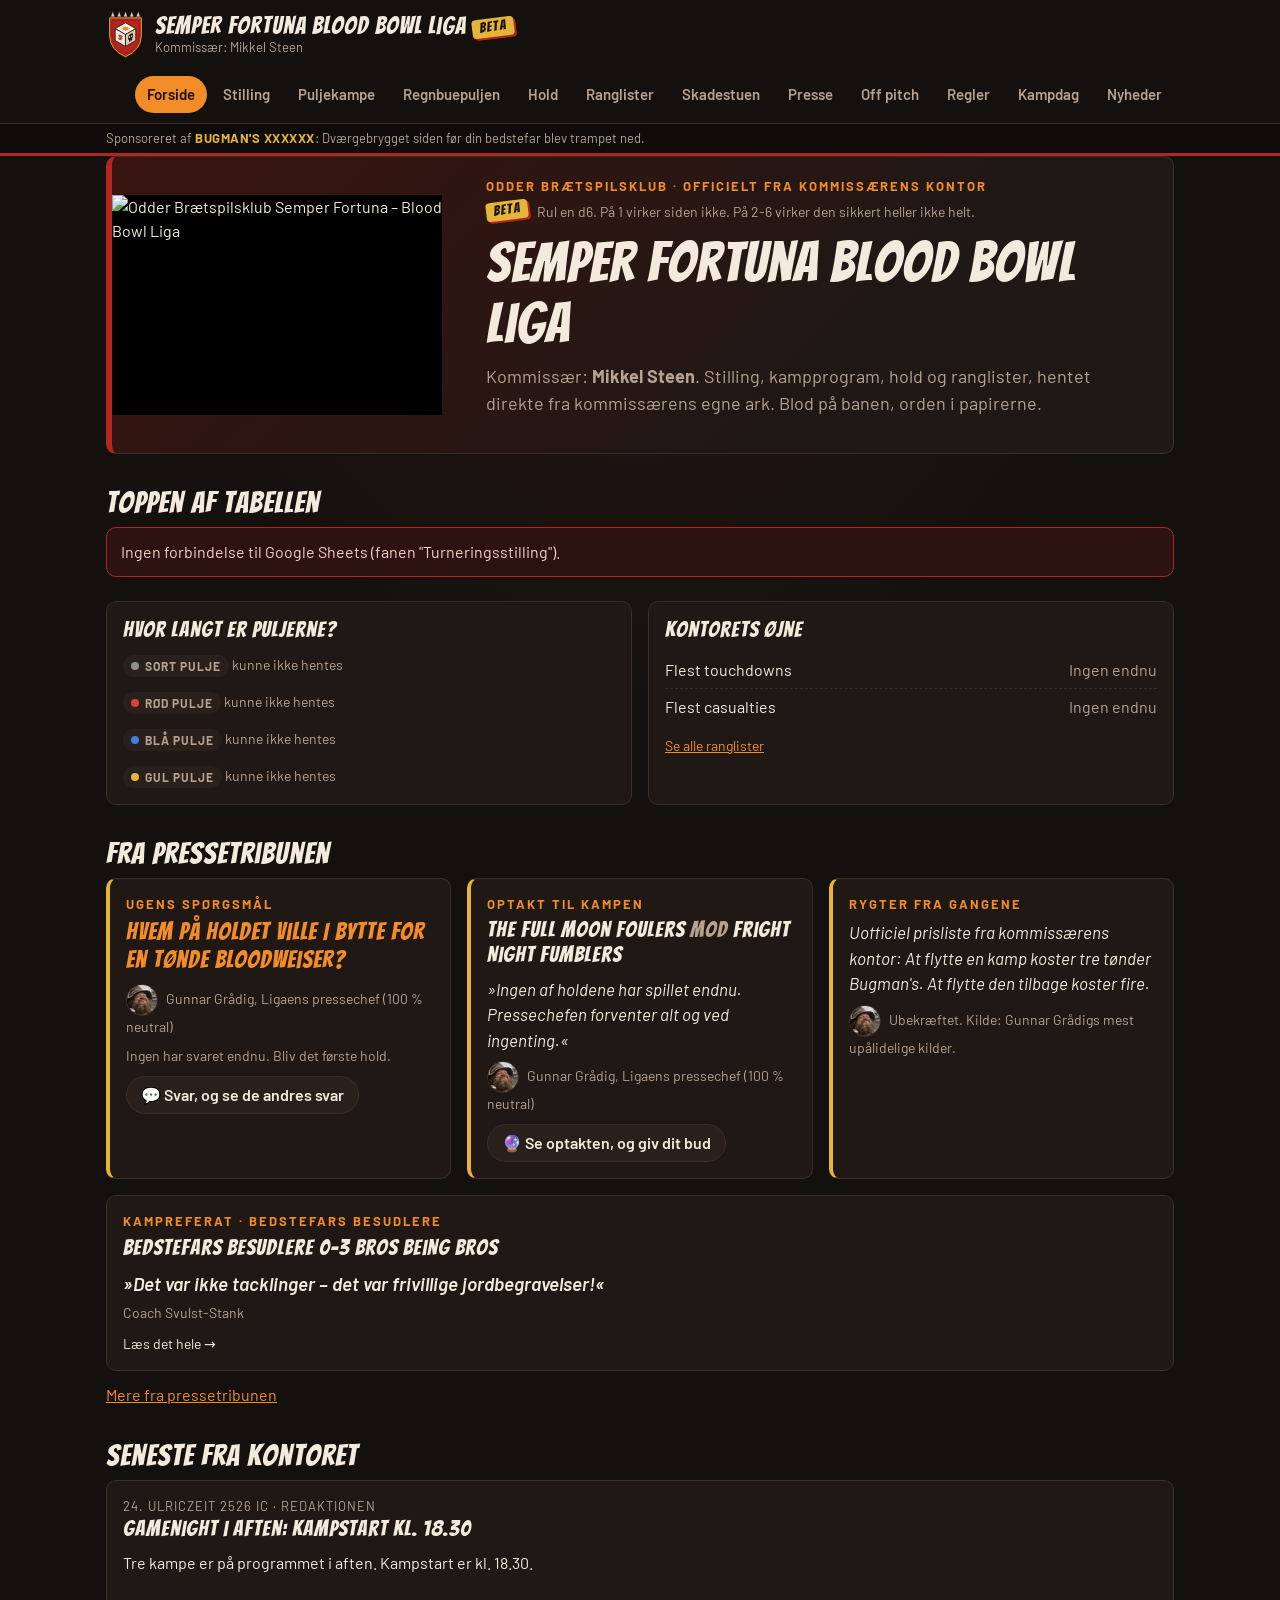
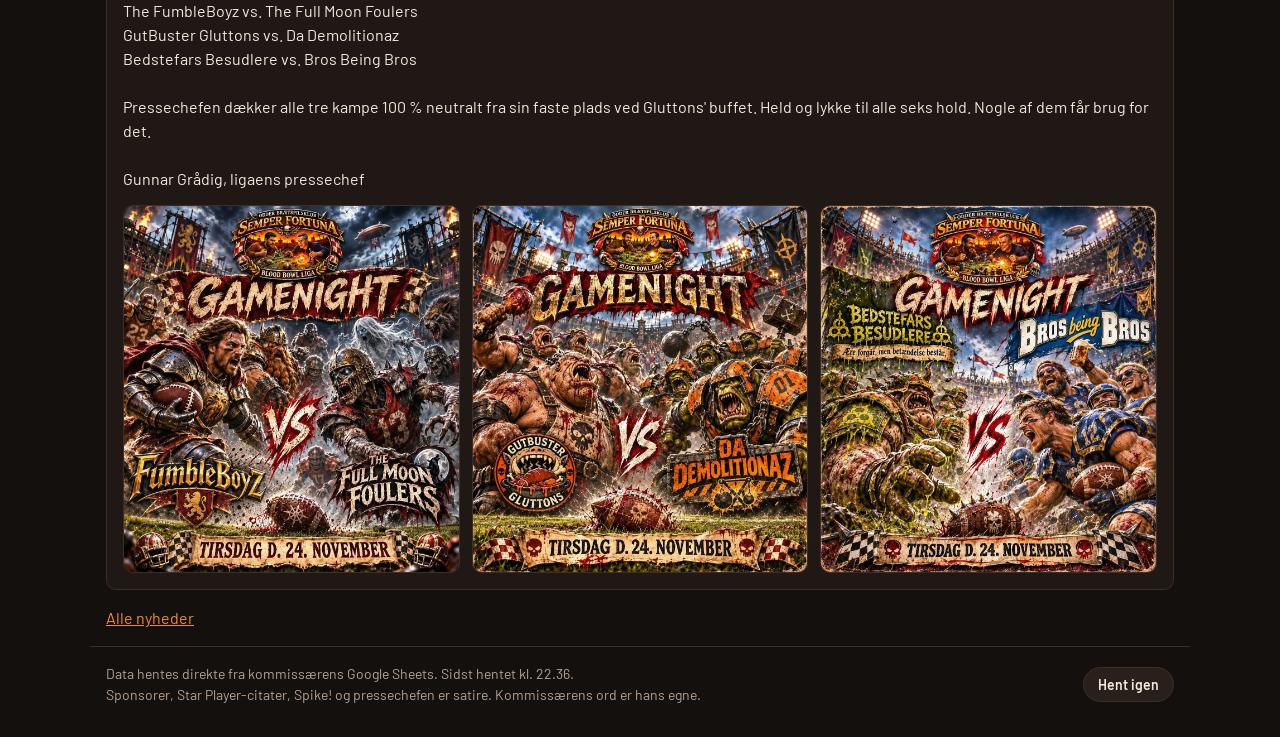
==== commit 120afa1d: "Mobilmenu: tættere punkter, så sidens navn kan stå på Menu-knappen Co-Authored-By: Claude Fable 5.2 " ====
--- a/index.html
+++ b/index.html
@@ -18,7 +18,7 @@
   <link rel="preconnect" href="https://fonts.googleapis.com">
   <link rel="preconnect" href="https://fonts.gstatic.com" crossorigin>
   <link href="https://fonts.googleapis.com/css2?family=Bangers&family=Barlow:ital,wght@0,400;0,600;0,700;1,400&display=swap" rel="stylesheet">
-  <link rel="stylesheet" href="style.css?v=96">
+  <link rel="stylesheet" href="style.css?v=97">
   <link rel="icon" type="image/svg+xml" href="logo/ikon.svg">
 </head>
 <body>
@@ -57,10 +57,10 @@
   <footer class="wrap foot" id="foot"></footer>
 
   <template id="logo-stor"><svg viewBox="-170 -200 340 390" xmlns="http://www.w3.org/2000/svg"><text x="0" y="-150" text-anchor="middle" font-family="Bangers, Impact, sans-serif" font-size="44" fill="#1a120d" stroke="#1a120d" stroke-width="8" stroke-linejoin="round" letter-spacing="2">SEMPER FORTUNA</text><text x="0" y="-150" text-anchor="middle" font-family="Bangers, Impact, sans-serif" font-size="44" fill="#e5b53a" letter-spacing="2">SEMPER FORTUNA</text><g transform="translate(0,10)"><path d="M-88,-103 L-75,-138 L-62,-103 Z" fill="#d9d2c5" stroke="#1a120d" stroke-width="3" stroke-linejoin="round"/><path d="M-50,-103 L-37,-138 L-24,-103 Z" fill="#d9d2c5" stroke="#1a120d" stroke-width="3" stroke-linejoin="round"/><path d="M-13,-103 L0,-138 L13,-103 Z" fill="#d9d2c5" stroke="#1a120d" stroke-width="3" stroke-linejoin="round"/><path d="M24,-103 L37,-138 L50,-103 Z" fill="#d9d2c5" stroke="#1a120d" stroke-width="3" stroke-linejoin="round"/><path d="M62,-103 L75,-138 L88,-103 Z" fill="#d9d2c5" stroke="#1a120d" stroke-width="3" stroke-linejoin="round"/><path d="M-100.0,-105.0 L100.0,-105.0 L100.0,5.0 Q100.0,95.0 0,140.0 Q-100.0,95.0 -100.0,5.0 Z" fill="#1a120d"/><path d="M-94.0,-98.7 L94.0,-98.7 L94.0,4.7 Q94.0,89.3 0,131.6 Q-94.0,89.3 -94.0,4.7 Z" fill="#b3261e" stroke="#e5b53a" stroke-width="5"/><path d="M-80.0,-84.0 L80.0,-84.0 L80.0,4.0 Q80.0,76.0 0,112.0 Q-80.0,76.0 -80.0,4.0 Z" fill="none" stroke="#7d1913" stroke-width="3"/><g transform="translate(0.0,5.0) rotate(0) scale(1.100)"><path d="M0,-60 L52,-30 L0,0 L-52,-30 Z" fill="#fbf4e8" stroke="#1a120d" stroke-width="4" stroke-linejoin="round"/><path d="M-52,-30 L0,0 L0,60 L-52,30 Z" fill="#f3e9dc" stroke="#1a120d" stroke-width="4" stroke-linejoin="round"/><path d="M0,0 L52,-30 L52,30 L0,60 Z" fill="#d8cbb6" stroke="#1a120d" stroke-width="4" stroke-linejoin="round"/><g transform="matrix(0.866,0.5,0,1,-52,-30)"><text x="30" y="45" text-anchor="middle" font-family="Bangers, Impact, sans-serif" font-size="38" fill="#b3261e" letter-spacing="1">SF</text></g><g transform="matrix(0.866,-0.5,0,1,0,0)"><g transform="translate(30.0,30.0) scale(1.500)"><circle cx="0" cy="-3" r="10" fill="#1a120d"/><rect x="-6" y="3" width="12" height="9" rx="2" fill="#1a120d"/><circle cx="-4" cy="-3" r="3" fill="#d8cbb6"/><circle cx="4" cy="-3" r="3" fill="#d8cbb6"/><path d="M-1,2 L0,-0.5 L1,2 Z" fill="#d8cbb6"/><line x1="-2" y1="8" x2="-2" y2="12" stroke="#d8cbb6" stroke-width="1.2"/><line x1="2" y1="8" x2="2" y2="12" stroke="#d8cbb6" stroke-width="1.2"/></g></g><g transform="matrix(0.866,0.5,-0.866,0.5,0,-60)"><polygon points="30.0,10.0 33.8,20.8 44.1,15.9 39.2,26.2 50.0,30.0 39.2,33.8 44.1,44.1 33.8,39.2 30.0,50.0 26.2,39.2 15.9,44.1 20.8,33.8 10.0,30.0 20.8,26.2 15.9,15.9 26.2,20.8" fill="#f28c28"/></g></g></g><path d="M-158,128 L158,128 L146,150 L158,172 L-158,172 L-146,150 Z" fill="#1a120d"/><path d="M-152,132 L152,132 L141,150 L152,168 L-152,168 L-141,150 Z" fill="#f28c28"/><text x="0" y="161" text-anchor="middle" font-family="Bangers, Impact, sans-serif" font-size="30" fill="#1a120d" letter-spacing="2">ODDER BLOOD BOWL</text></svg></template>
-  <script src="config.js?v=96"></script>
-  <script src="humor.js?v=96"></script>
-  <script src="presse.js?v=96"></script>
-  <script src="regler.js?v=96"></script>
-  <script src="app.js?v=96"></script>
+  <script src="config.js?v=97"></script>
+  <script src="humor.js?v=97"></script>
+  <script src="presse.js?v=97"></script>
+  <script src="regler.js?v=97"></script>
+  <script src="app.js?v=97"></script>
 </body>
 </html>
--- a/style.css
+++ b/style.css
@@ -465,11 +465,11 @@
 /* ---------- Mobilmenu: fire faste punkter og knappen Menu, der folder resten ud ---------- */
 .menu-knap { display: none; }
 @media (max-width: 720px) {
-  .tabs { overflow: visible; align-items: center; gap: 2px; }
+  .tabs { overflow: visible; align-items: center; gap: 0; }
   .tabs a:not(.pri) { display: none; }
-  .tabs a { padding: 7px 8px; font-size: 14px; }
+  .tabs a { padding: 7px 6px; font-size: 14px; }
   .menu-knap { display: block; margin-left: auto; flex: 0 1 auto; min-width: 0; font: inherit; font-weight: 600; font-size: 14px; color: var(--text);
-    background: var(--panel-2); border: 1px solid var(--line); border-radius: 999px; padding: 6px 10px; cursor: pointer;
+    background: var(--panel-2); border: 1px solid var(--line); border-radius: 999px; padding: 6px 8px; cursor: pointer;
     overflow: hidden; text-overflow: ellipsis; white-space: nowrap; }
   .menu-knap.on { color: #1a120d; background: var(--accent); border-color: var(--accent); }
   .tabs.aaben { display: grid; grid-template-columns: repeat(3, 1fr); gap: 6px; }
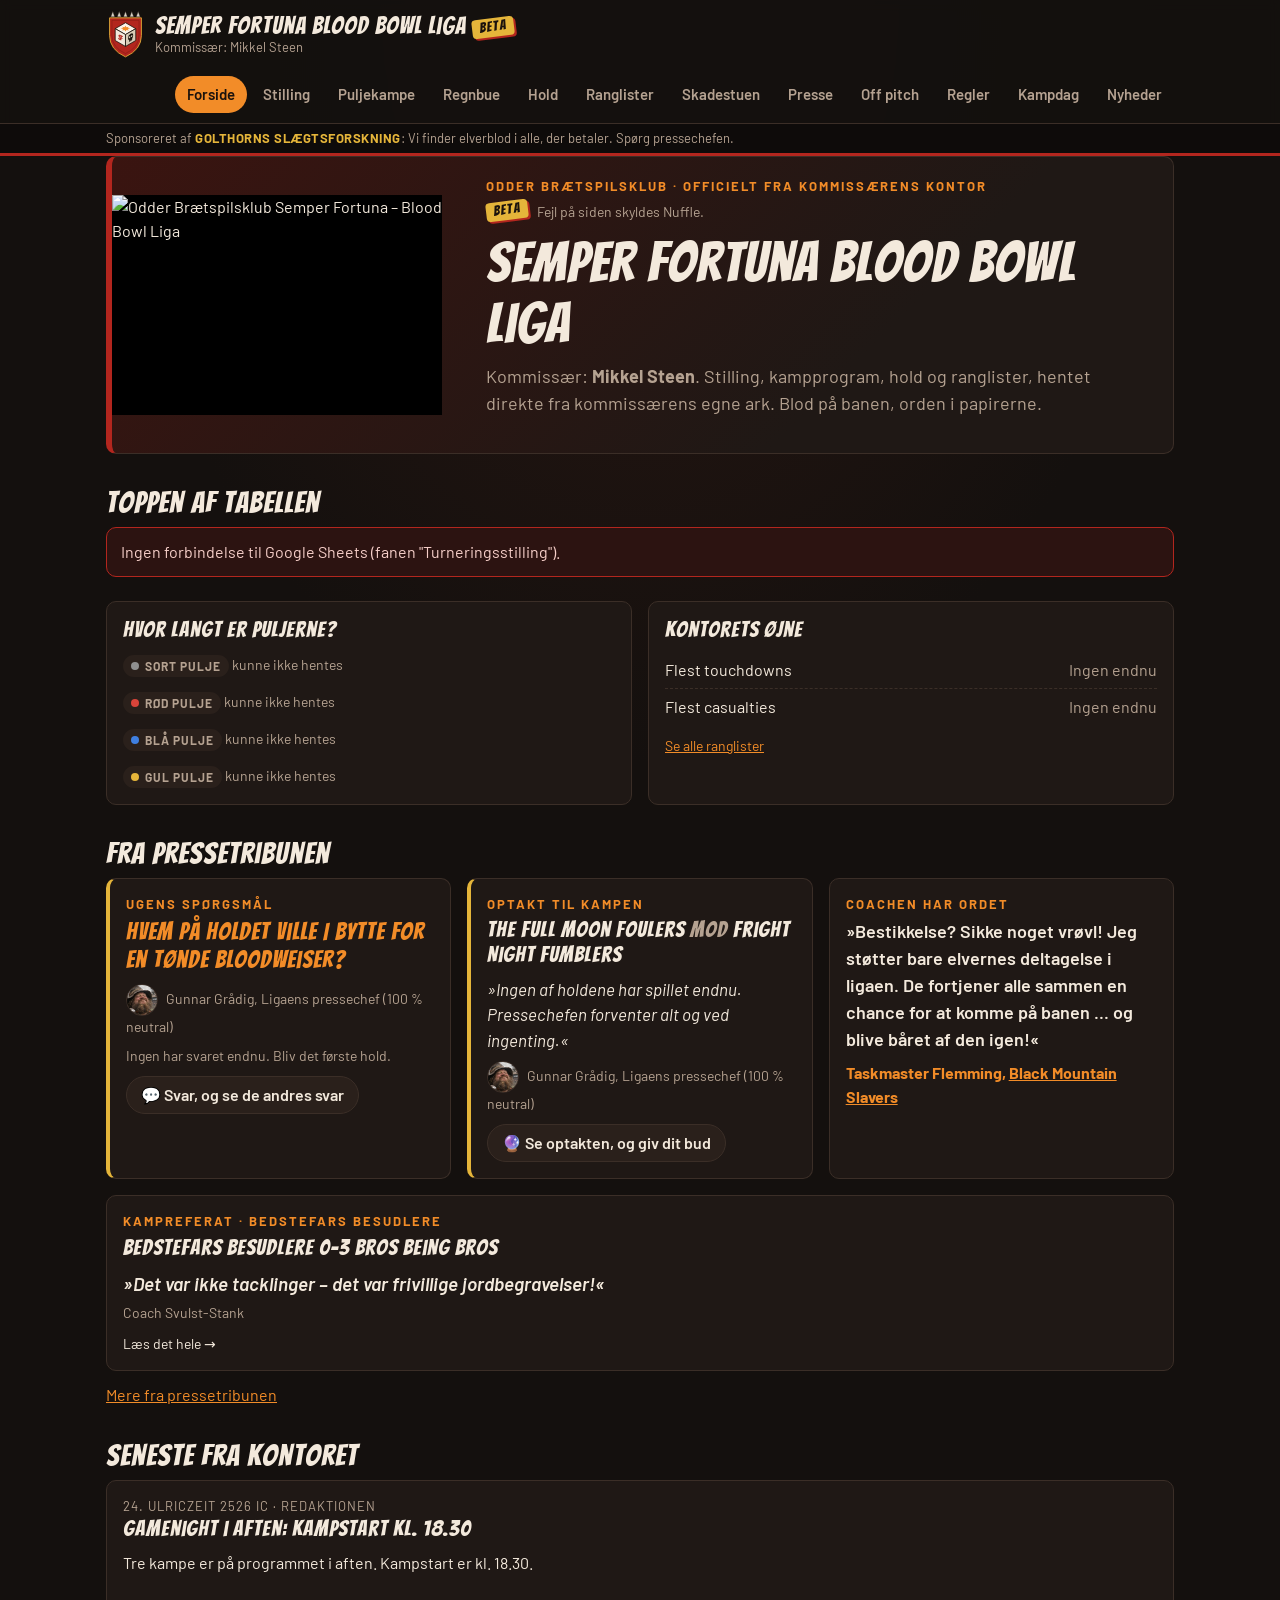
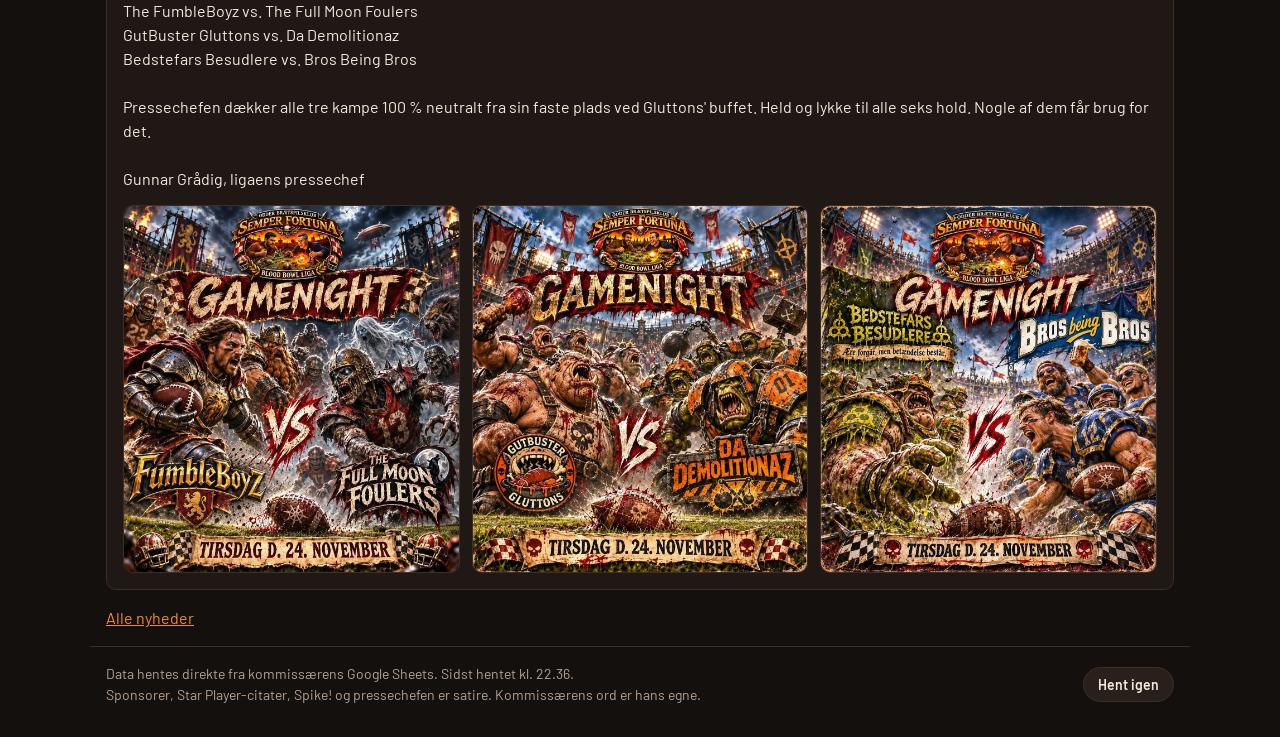
==== commit d969941c: "Menu: Regnbuepuljen forkortet til Regnbue Co-Authored-By: Claude Fable 5.2 <noreply@anthropic.com>" ====
--- a/index.html
+++ b/index.html
@@ -18,7 +18,7 @@
   <link rel="preconnect" href="https://fonts.googleapis.com">
   <link rel="preconnect" href="https://fonts.gstatic.com" crossorigin>
   <link href="https://fonts.googleapis.com/css2?family=Bangers&family=Barlow:ital,wght@0,400;0,600;0,700;1,400&display=swap" rel="stylesheet">
-  <link rel="stylesheet" href="style.css?v=97">
+  <link rel="stylesheet" href="style.css?v=98">
   <link rel="icon" type="image/svg+xml" href="logo/ikon.svg">
 </head>
 <body>
@@ -35,7 +35,7 @@
         <a class="pri" href="#forside" data-page="forside">Forside</a>
         <a class="pri" href="#stilling" data-page="stilling">Stilling</a>
         <a class="pri" href="#puljekampe" data-page="puljekampe">Puljekampe</a>
-        <a href="#regnbue" data-page="regnbue">Regnbuepuljen</a>
+        <a href="#regnbue" data-page="regnbue">Regnbue</a>
         <a class="pri" href="#hold" data-page="hold">Hold</a>
         <a href="#ranglister" data-page="ranglister">Ranglister</a>
         <a href="#skadestue" data-page="skadestue">Skadestuen</a>
@@ -57,10 +57,10 @@
   <footer class="wrap foot" id="foot"></footer>
 
   <template id="logo-stor"><svg viewBox="-170 -200 340 390" xmlns="http://www.w3.org/2000/svg"><text x="0" y="-150" text-anchor="middle" font-family="Bangers, Impact, sans-serif" font-size="44" fill="#1a120d" stroke="#1a120d" stroke-width="8" stroke-linejoin="round" letter-spacing="2">SEMPER FORTUNA</text><text x="0" y="-150" text-anchor="middle" font-family="Bangers, Impact, sans-serif" font-size="44" fill="#e5b53a" letter-spacing="2">SEMPER FORTUNA</text><g transform="translate(0,10)"><path d="M-88,-103 L-75,-138 L-62,-103 Z" fill="#d9d2c5" stroke="#1a120d" stroke-width="3" stroke-linejoin="round"/><path d="M-50,-103 L-37,-138 L-24,-103 Z" fill="#d9d2c5" stroke="#1a120d" stroke-width="3" stroke-linejoin="round"/><path d="M-13,-103 L0,-138 L13,-103 Z" fill="#d9d2c5" stroke="#1a120d" stroke-width="3" stroke-linejoin="round"/><path d="M24,-103 L37,-138 L50,-103 Z" fill="#d9d2c5" stroke="#1a120d" stroke-width="3" stroke-linejoin="round"/><path d="M62,-103 L75,-138 L88,-103 Z" fill="#d9d2c5" stroke="#1a120d" stroke-width="3" stroke-linejoin="round"/><path d="M-100.0,-105.0 L100.0,-105.0 L100.0,5.0 Q100.0,95.0 0,140.0 Q-100.0,95.0 -100.0,5.0 Z" fill="#1a120d"/><path d="M-94.0,-98.7 L94.0,-98.7 L94.0,4.7 Q94.0,89.3 0,131.6 Q-94.0,89.3 -94.0,4.7 Z" fill="#b3261e" stroke="#e5b53a" stroke-width="5"/><path d="M-80.0,-84.0 L80.0,-84.0 L80.0,4.0 Q80.0,76.0 0,112.0 Q-80.0,76.0 -80.0,4.0 Z" fill="none" stroke="#7d1913" stroke-width="3"/><g transform="translate(0.0,5.0) rotate(0) scale(1.100)"><path d="M0,-60 L52,-30 L0,0 L-52,-30 Z" fill="#fbf4e8" stroke="#1a120d" stroke-width="4" stroke-linejoin="round"/><path d="M-52,-30 L0,0 L0,60 L-52,30 Z" fill="#f3e9dc" stroke="#1a120d" stroke-width="4" stroke-linejoin="round"/><path d="M0,0 L52,-30 L52,30 L0,60 Z" fill="#d8cbb6" stroke="#1a120d" stroke-width="4" stroke-linejoin="round"/><g transform="matrix(0.866,0.5,0,1,-52,-30)"><text x="30" y="45" text-anchor="middle" font-family="Bangers, Impact, sans-serif" font-size="38" fill="#b3261e" letter-spacing="1">SF</text></g><g transform="matrix(0.866,-0.5,0,1,0,0)"><g transform="translate(30.0,30.0) scale(1.500)"><circle cx="0" cy="-3" r="10" fill="#1a120d"/><rect x="-6" y="3" width="12" height="9" rx="2" fill="#1a120d"/><circle cx="-4" cy="-3" r="3" fill="#d8cbb6"/><circle cx="4" cy="-3" r="3" fill="#d8cbb6"/><path d="M-1,2 L0,-0.5 L1,2 Z" fill="#d8cbb6"/><line x1="-2" y1="8" x2="-2" y2="12" stroke="#d8cbb6" stroke-width="1.2"/><line x1="2" y1="8" x2="2" y2="12" stroke="#d8cbb6" stroke-width="1.2"/></g></g><g transform="matrix(0.866,0.5,-0.866,0.5,0,-60)"><polygon points="30.0,10.0 33.8,20.8 44.1,15.9 39.2,26.2 50.0,30.0 39.2,33.8 44.1,44.1 33.8,39.2 30.0,50.0 26.2,39.2 15.9,44.1 20.8,33.8 10.0,30.0 20.8,26.2 15.9,15.9 26.2,20.8" fill="#f28c28"/></g></g></g><path d="M-158,128 L158,128 L146,150 L158,172 L-158,172 L-146,150 Z" fill="#1a120d"/><path d="M-152,132 L152,132 L141,150 L152,168 L-152,168 L-141,150 Z" fill="#f28c28"/><text x="0" y="161" text-anchor="middle" font-family="Bangers, Impact, sans-serif" font-size="30" fill="#1a120d" letter-spacing="2">ODDER BLOOD BOWL</text></svg></template>
-  <script src="config.js?v=97"></script>
-  <script src="humor.js?v=97"></script>
-  <script src="presse.js?v=97"></script>
-  <script src="regler.js?v=97"></script>
-  <script src="app.js?v=97"></script>
+  <script src="config.js?v=98"></script>
+  <script src="humor.js?v=98"></script>
+  <script src="presse.js?v=98"></script>
+  <script src="regler.js?v=98"></script>
+  <script src="app.js?v=98"></script>
 </body>
 </html>
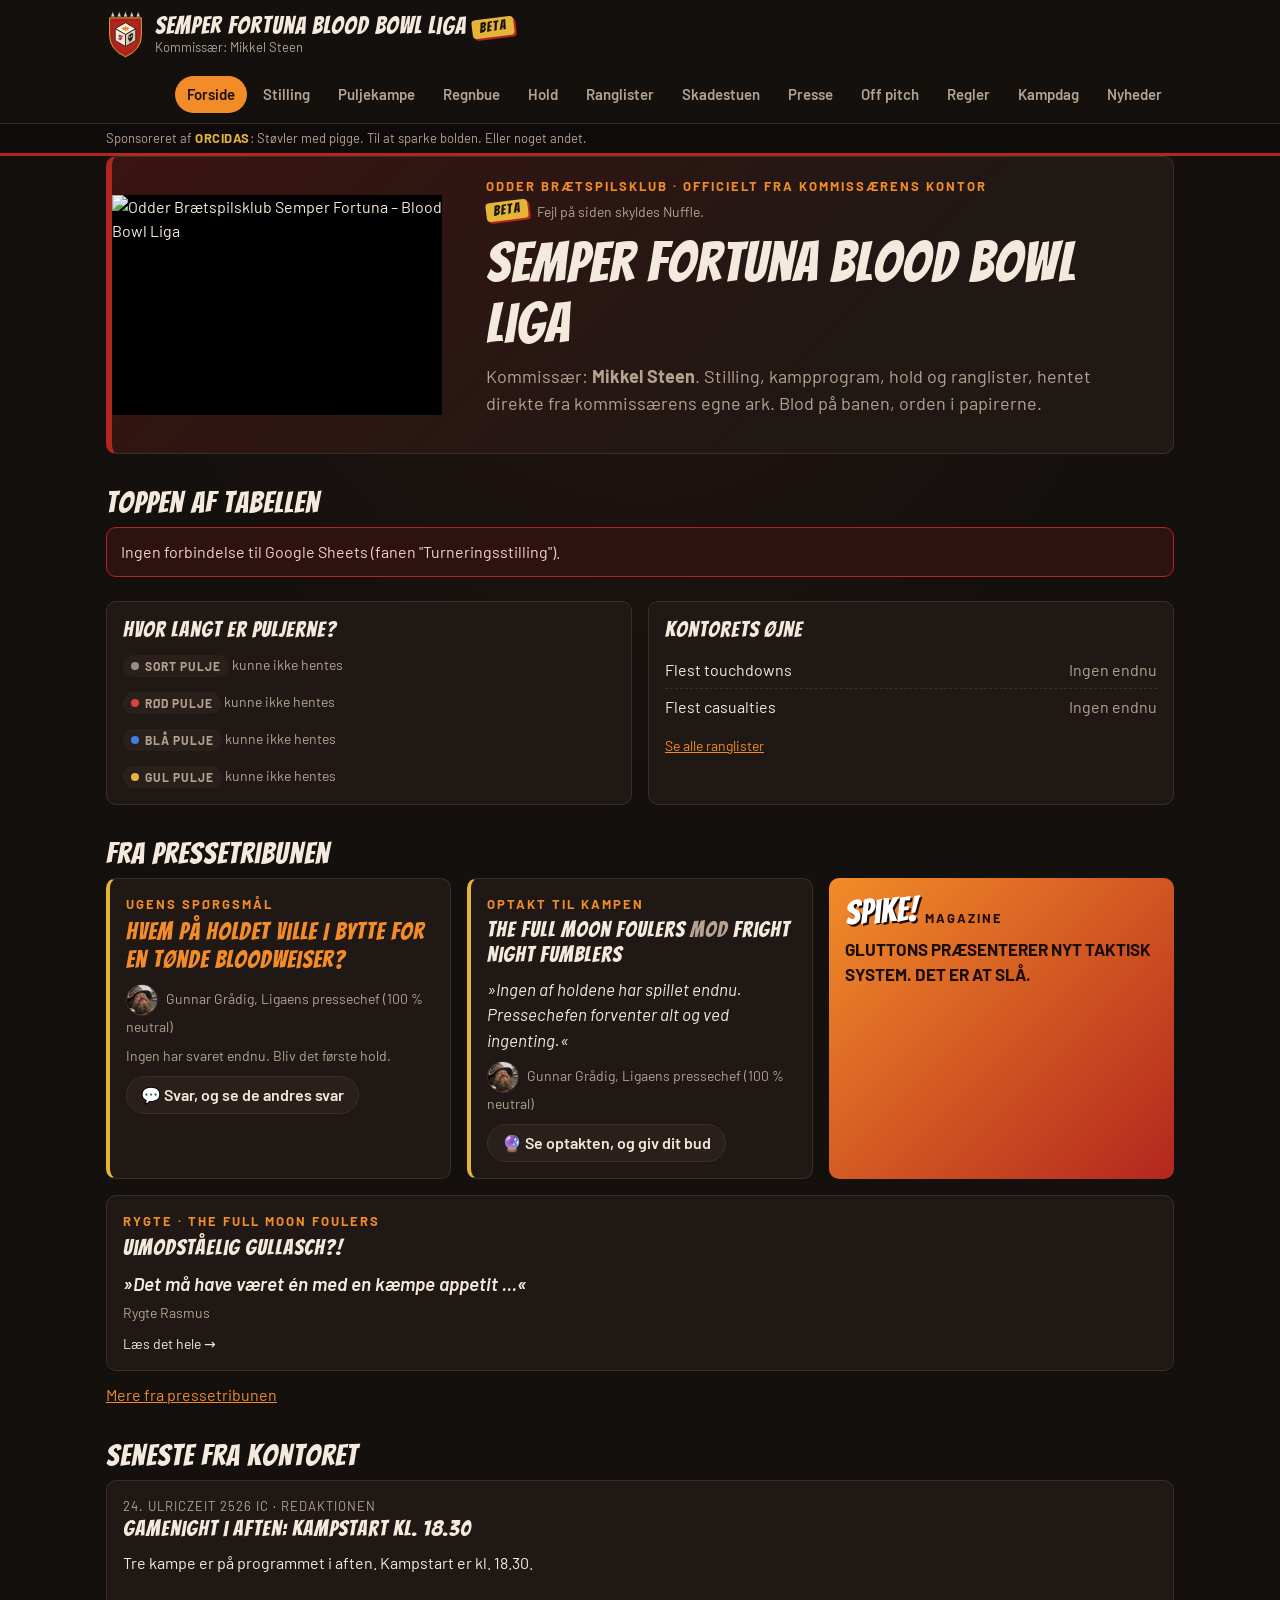
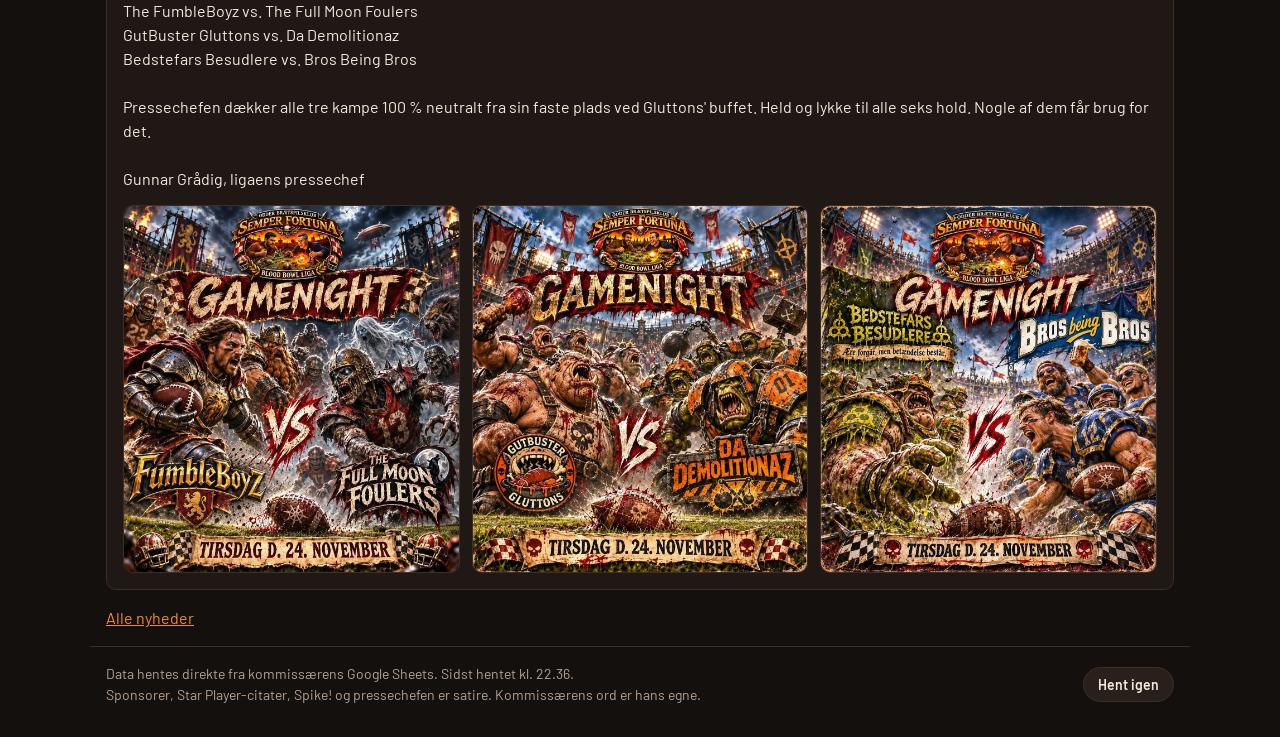
==== commit bde26a00: "BloodBowl: Pressetribunen: 1 indlæg og 0 Spike!-referater (The Full Moon Foulers: Uimodståelig gulla" ====
--- a/index.html
+++ b/index.html
@@ -18,7 +18,7 @@
   <link rel="preconnect" href="https://fonts.googleapis.com">
   <link rel="preconnect" href="https://fonts.gstatic.com" crossorigin>
   <link href="https://fonts.googleapis.com/css2?family=Bangers&family=Barlow:ital,wght@0,400;0,600;0,700;1,400&display=swap" rel="stylesheet">
-  <link rel="stylesheet" href="style.css?v=98">
+  <link rel="stylesheet" href="style.css?v=99">
   <link rel="icon" type="image/svg+xml" href="logo/ikon.svg">
 </head>
 <body>
@@ -57,10 +57,10 @@
   <footer class="wrap foot" id="foot"></footer>
 
   <template id="logo-stor"><svg viewBox="-170 -200 340 390" xmlns="http://www.w3.org/2000/svg"><text x="0" y="-150" text-anchor="middle" font-family="Bangers, Impact, sans-serif" font-size="44" fill="#1a120d" stroke="#1a120d" stroke-width="8" stroke-linejoin="round" letter-spacing="2">SEMPER FORTUNA</text><text x="0" y="-150" text-anchor="middle" font-family="Bangers, Impact, sans-serif" font-size="44" fill="#e5b53a" letter-spacing="2">SEMPER FORTUNA</text><g transform="translate(0,10)"><path d="M-88,-103 L-75,-138 L-62,-103 Z" fill="#d9d2c5" stroke="#1a120d" stroke-width="3" stroke-linejoin="round"/><path d="M-50,-103 L-37,-138 L-24,-103 Z" fill="#d9d2c5" stroke="#1a120d" stroke-width="3" stroke-linejoin="round"/><path d="M-13,-103 L0,-138 L13,-103 Z" fill="#d9d2c5" stroke="#1a120d" stroke-width="3" stroke-linejoin="round"/><path d="M24,-103 L37,-138 L50,-103 Z" fill="#d9d2c5" stroke="#1a120d" stroke-width="3" stroke-linejoin="round"/><path d="M62,-103 L75,-138 L88,-103 Z" fill="#d9d2c5" stroke="#1a120d" stroke-width="3" stroke-linejoin="round"/><path d="M-100.0,-105.0 L100.0,-105.0 L100.0,5.0 Q100.0,95.0 0,140.0 Q-100.0,95.0 -100.0,5.0 Z" fill="#1a120d"/><path d="M-94.0,-98.7 L94.0,-98.7 L94.0,4.7 Q94.0,89.3 0,131.6 Q-94.0,89.3 -94.0,4.7 Z" fill="#b3261e" stroke="#e5b53a" stroke-width="5"/><path d="M-80.0,-84.0 L80.0,-84.0 L80.0,4.0 Q80.0,76.0 0,112.0 Q-80.0,76.0 -80.0,4.0 Z" fill="none" stroke="#7d1913" stroke-width="3"/><g transform="translate(0.0,5.0) rotate(0) scale(1.100)"><path d="M0,-60 L52,-30 L0,0 L-52,-30 Z" fill="#fbf4e8" stroke="#1a120d" stroke-width="4" stroke-linejoin="round"/><path d="M-52,-30 L0,0 L0,60 L-52,30 Z" fill="#f3e9dc" stroke="#1a120d" stroke-width="4" stroke-linejoin="round"/><path d="M0,0 L52,-30 L52,30 L0,60 Z" fill="#d8cbb6" stroke="#1a120d" stroke-width="4" stroke-linejoin="round"/><g transform="matrix(0.866,0.5,0,1,-52,-30)"><text x="30" y="45" text-anchor="middle" font-family="Bangers, Impact, sans-serif" font-size="38" fill="#b3261e" letter-spacing="1">SF</text></g><g transform="matrix(0.866,-0.5,0,1,0,0)"><g transform="translate(30.0,30.0) scale(1.500)"><circle cx="0" cy="-3" r="10" fill="#1a120d"/><rect x="-6" y="3" width="12" height="9" rx="2" fill="#1a120d"/><circle cx="-4" cy="-3" r="3" fill="#d8cbb6"/><circle cx="4" cy="-3" r="3" fill="#d8cbb6"/><path d="M-1,2 L0,-0.5 L1,2 Z" fill="#d8cbb6"/><line x1="-2" y1="8" x2="-2" y2="12" stroke="#d8cbb6" stroke-width="1.2"/><line x1="2" y1="8" x2="2" y2="12" stroke="#d8cbb6" stroke-width="1.2"/></g></g><g transform="matrix(0.866,0.5,-0.866,0.5,0,-60)"><polygon points="30.0,10.0 33.8,20.8 44.1,15.9 39.2,26.2 50.0,30.0 39.2,33.8 44.1,44.1 33.8,39.2 30.0,50.0 26.2,39.2 15.9,44.1 20.8,33.8 10.0,30.0 20.8,26.2 15.9,15.9 26.2,20.8" fill="#f28c28"/></g></g></g><path d="M-158,128 L158,128 L146,150 L158,172 L-158,172 L-146,150 Z" fill="#1a120d"/><path d="M-152,132 L152,132 L141,150 L152,168 L-152,168 L-141,150 Z" fill="#f28c28"/><text x="0" y="161" text-anchor="middle" font-family="Bangers, Impact, sans-serif" font-size="30" fill="#1a120d" letter-spacing="2">ODDER BLOOD BOWL</text></svg></template>
-  <script src="config.js?v=98"></script>
-  <script src="humor.js?v=98"></script>
-  <script src="presse.js?v=98"></script>
-  <script src="regler.js?v=98"></script>
-  <script src="app.js?v=98"></script>
+  <script src="config.js?v=99"></script>
+  <script src="humor.js?v=99"></script>
+  <script src="presse.js?v=99"></script>
+  <script src="regler.js?v=99"></script>
+  <script src="app.js?v=99"></script>
 </body>
 </html>
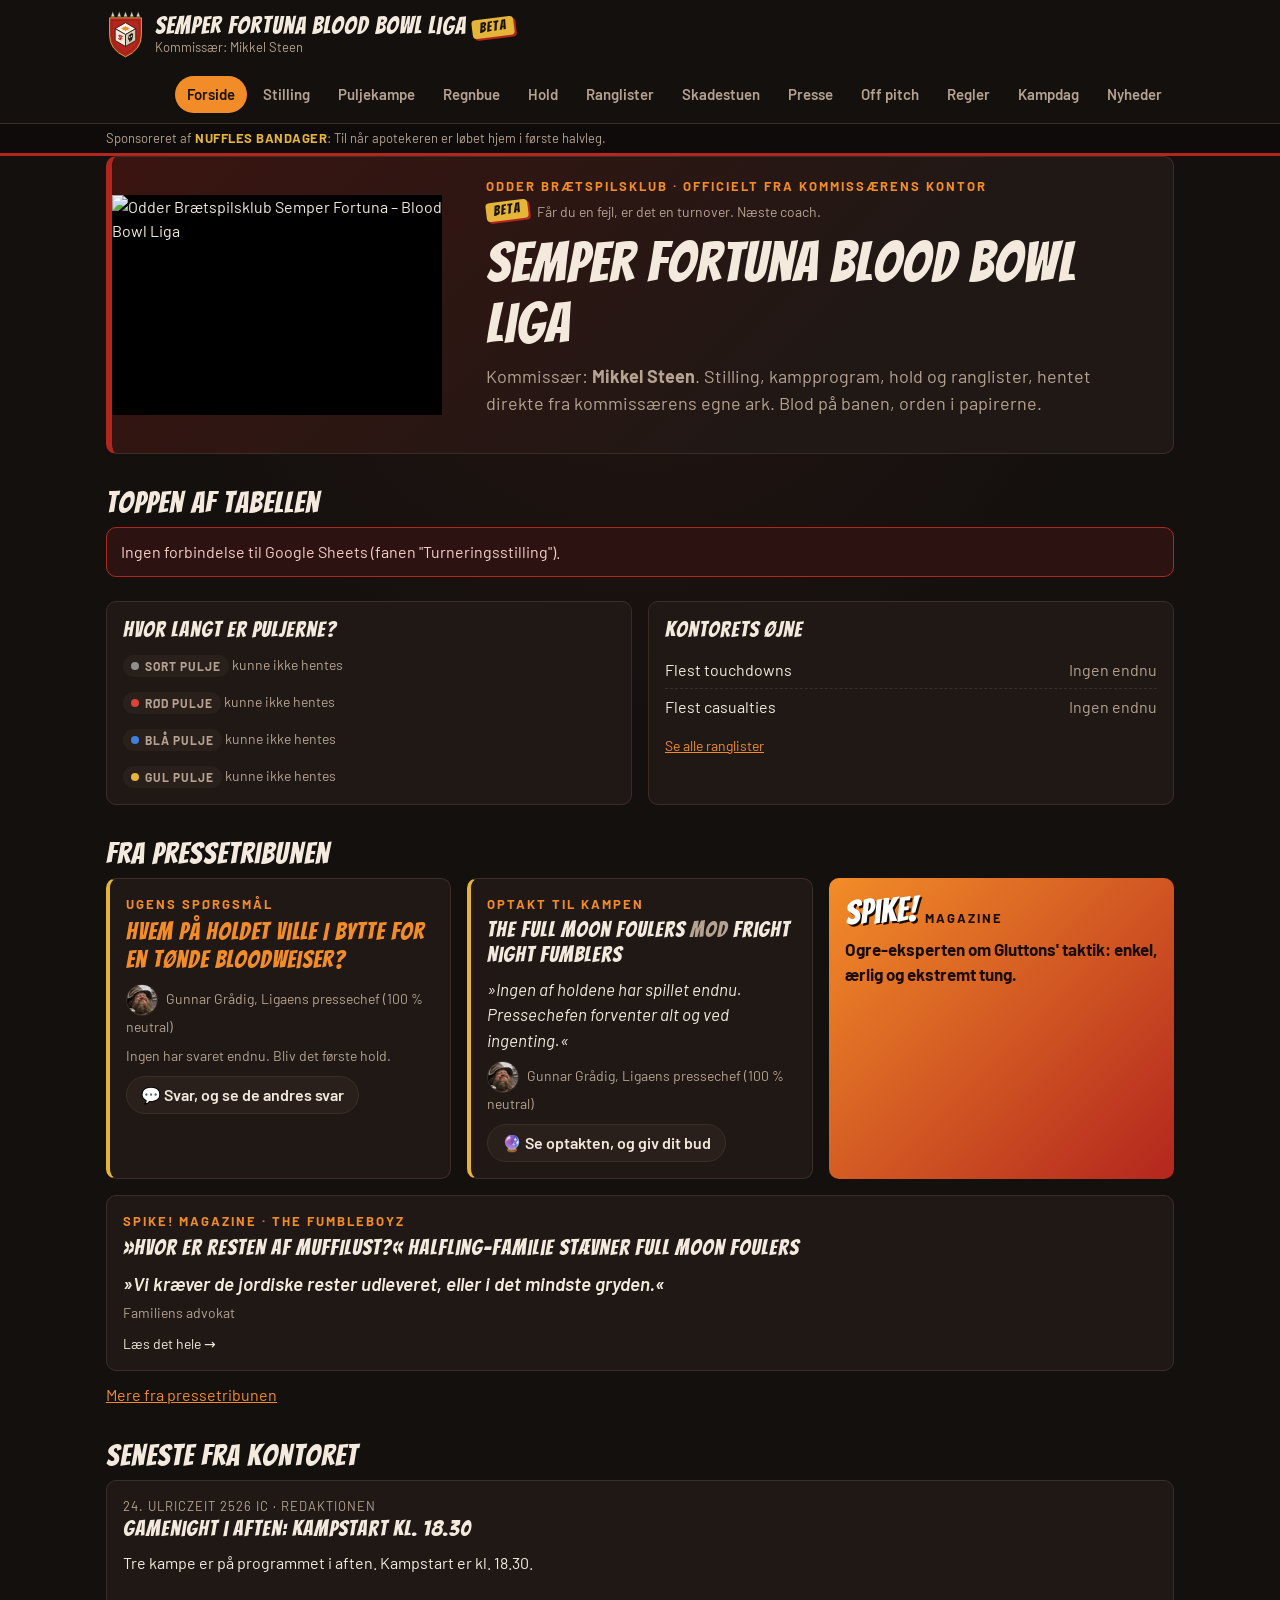
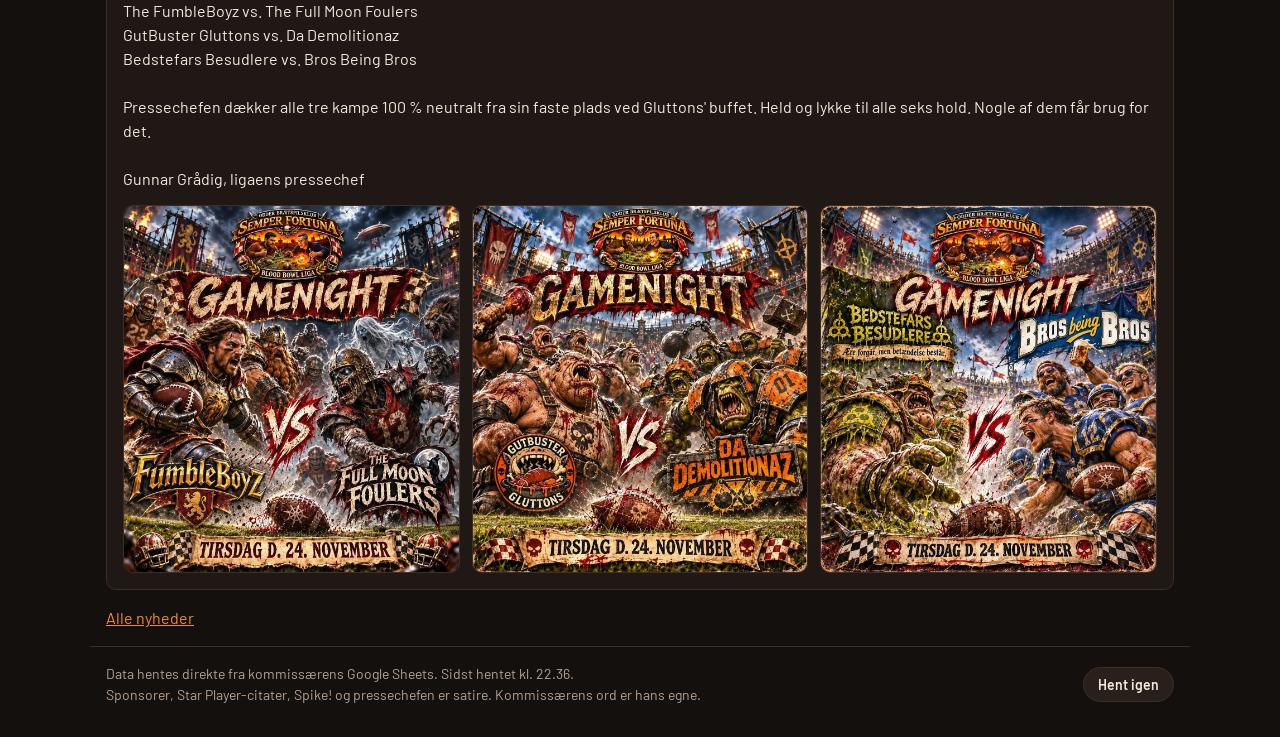
==== commit 4f22f70c: "Presse: Spike! om Muffilusts familie, der stævner Full Moon Foulers Co-Authored-By: Claude Fable 5.2" ====
--- a/index.html
+++ b/index.html
@@ -18,7 +18,7 @@
   <link rel="preconnect" href="https://fonts.googleapis.com">
   <link rel="preconnect" href="https://fonts.gstatic.com" crossorigin>
   <link href="https://fonts.googleapis.com/css2?family=Bangers&family=Barlow:ital,wght@0,400;0,600;0,700;1,400&display=swap" rel="stylesheet">
-  <link rel="stylesheet" href="style.css?v=99">
+  <link rel="stylesheet" href="style.css?v=100">
   <link rel="icon" type="image/svg+xml" href="logo/ikon.svg">
 </head>
 <body>
@@ -57,10 +57,10 @@
   <footer class="wrap foot" id="foot"></footer>
 
   <template id="logo-stor"><svg viewBox="-170 -200 340 390" xmlns="http://www.w3.org/2000/svg"><text x="0" y="-150" text-anchor="middle" font-family="Bangers, Impact, sans-serif" font-size="44" fill="#1a120d" stroke="#1a120d" stroke-width="8" stroke-linejoin="round" letter-spacing="2">SEMPER FORTUNA</text><text x="0" y="-150" text-anchor="middle" font-family="Bangers, Impact, sans-serif" font-size="44" fill="#e5b53a" letter-spacing="2">SEMPER FORTUNA</text><g transform="translate(0,10)"><path d="M-88,-103 L-75,-138 L-62,-103 Z" fill="#d9d2c5" stroke="#1a120d" stroke-width="3" stroke-linejoin="round"/><path d="M-50,-103 L-37,-138 L-24,-103 Z" fill="#d9d2c5" stroke="#1a120d" stroke-width="3" stroke-linejoin="round"/><path d="M-13,-103 L0,-138 L13,-103 Z" fill="#d9d2c5" stroke="#1a120d" stroke-width="3" stroke-linejoin="round"/><path d="M24,-103 L37,-138 L50,-103 Z" fill="#d9d2c5" stroke="#1a120d" stroke-width="3" stroke-linejoin="round"/><path d="M62,-103 L75,-138 L88,-103 Z" fill="#d9d2c5" stroke="#1a120d" stroke-width="3" stroke-linejoin="round"/><path d="M-100.0,-105.0 L100.0,-105.0 L100.0,5.0 Q100.0,95.0 0,140.0 Q-100.0,95.0 -100.0,5.0 Z" fill="#1a120d"/><path d="M-94.0,-98.7 L94.0,-98.7 L94.0,4.7 Q94.0,89.3 0,131.6 Q-94.0,89.3 -94.0,4.7 Z" fill="#b3261e" stroke="#e5b53a" stroke-width="5"/><path d="M-80.0,-84.0 L80.0,-84.0 L80.0,4.0 Q80.0,76.0 0,112.0 Q-80.0,76.0 -80.0,4.0 Z" fill="none" stroke="#7d1913" stroke-width="3"/><g transform="translate(0.0,5.0) rotate(0) scale(1.100)"><path d="M0,-60 L52,-30 L0,0 L-52,-30 Z" fill="#fbf4e8" stroke="#1a120d" stroke-width="4" stroke-linejoin="round"/><path d="M-52,-30 L0,0 L0,60 L-52,30 Z" fill="#f3e9dc" stroke="#1a120d" stroke-width="4" stroke-linejoin="round"/><path d="M0,0 L52,-30 L52,30 L0,60 Z" fill="#d8cbb6" stroke="#1a120d" stroke-width="4" stroke-linejoin="round"/><g transform="matrix(0.866,0.5,0,1,-52,-30)"><text x="30" y="45" text-anchor="middle" font-family="Bangers, Impact, sans-serif" font-size="38" fill="#b3261e" letter-spacing="1">SF</text></g><g transform="matrix(0.866,-0.5,0,1,0,0)"><g transform="translate(30.0,30.0) scale(1.500)"><circle cx="0" cy="-3" r="10" fill="#1a120d"/><rect x="-6" y="3" width="12" height="9" rx="2" fill="#1a120d"/><circle cx="-4" cy="-3" r="3" fill="#d8cbb6"/><circle cx="4" cy="-3" r="3" fill="#d8cbb6"/><path d="M-1,2 L0,-0.5 L1,2 Z" fill="#d8cbb6"/><line x1="-2" y1="8" x2="-2" y2="12" stroke="#d8cbb6" stroke-width="1.2"/><line x1="2" y1="8" x2="2" y2="12" stroke="#d8cbb6" stroke-width="1.2"/></g></g><g transform="matrix(0.866,0.5,-0.866,0.5,0,-60)"><polygon points="30.0,10.0 33.8,20.8 44.1,15.9 39.2,26.2 50.0,30.0 39.2,33.8 44.1,44.1 33.8,39.2 30.0,50.0 26.2,39.2 15.9,44.1 20.8,33.8 10.0,30.0 20.8,26.2 15.9,15.9 26.2,20.8" fill="#f28c28"/></g></g></g><path d="M-158,128 L158,128 L146,150 L158,172 L-158,172 L-146,150 Z" fill="#1a120d"/><path d="M-152,132 L152,132 L141,150 L152,168 L-152,168 L-141,150 Z" fill="#f28c28"/><text x="0" y="161" text-anchor="middle" font-family="Bangers, Impact, sans-serif" font-size="30" fill="#1a120d" letter-spacing="2">ODDER BLOOD BOWL</text></svg></template>
-  <script src="config.js?v=99"></script>
-  <script src="humor.js?v=99"></script>
-  <script src="presse.js?v=99"></script>
-  <script src="regler.js?v=99"></script>
-  <script src="app.js?v=99"></script>
+  <script src="config.js?v=100"></script>
+  <script src="humor.js?v=100"></script>
+  <script src="presse.js?v=100"></script>
+  <script src="regler.js?v=100"></script>
+  <script src="app.js?v=100"></script>
 </body>
 </html>
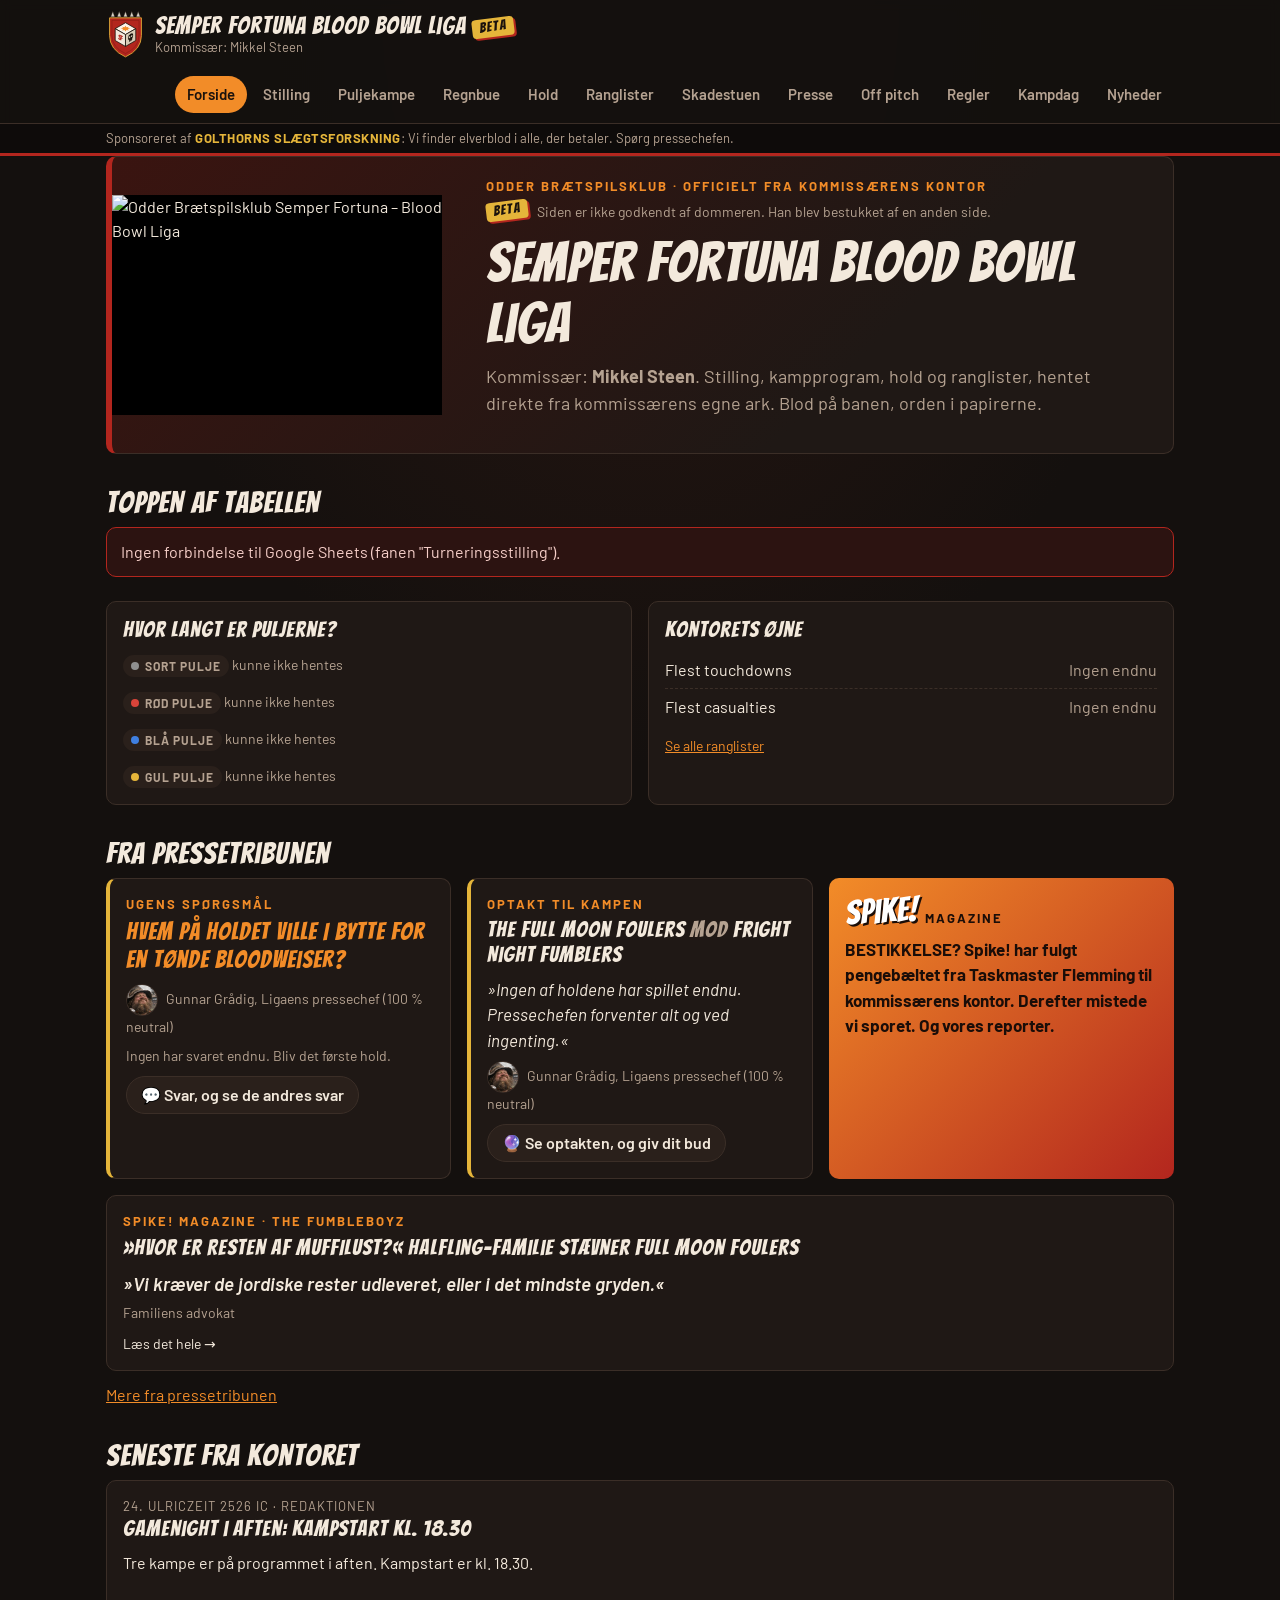
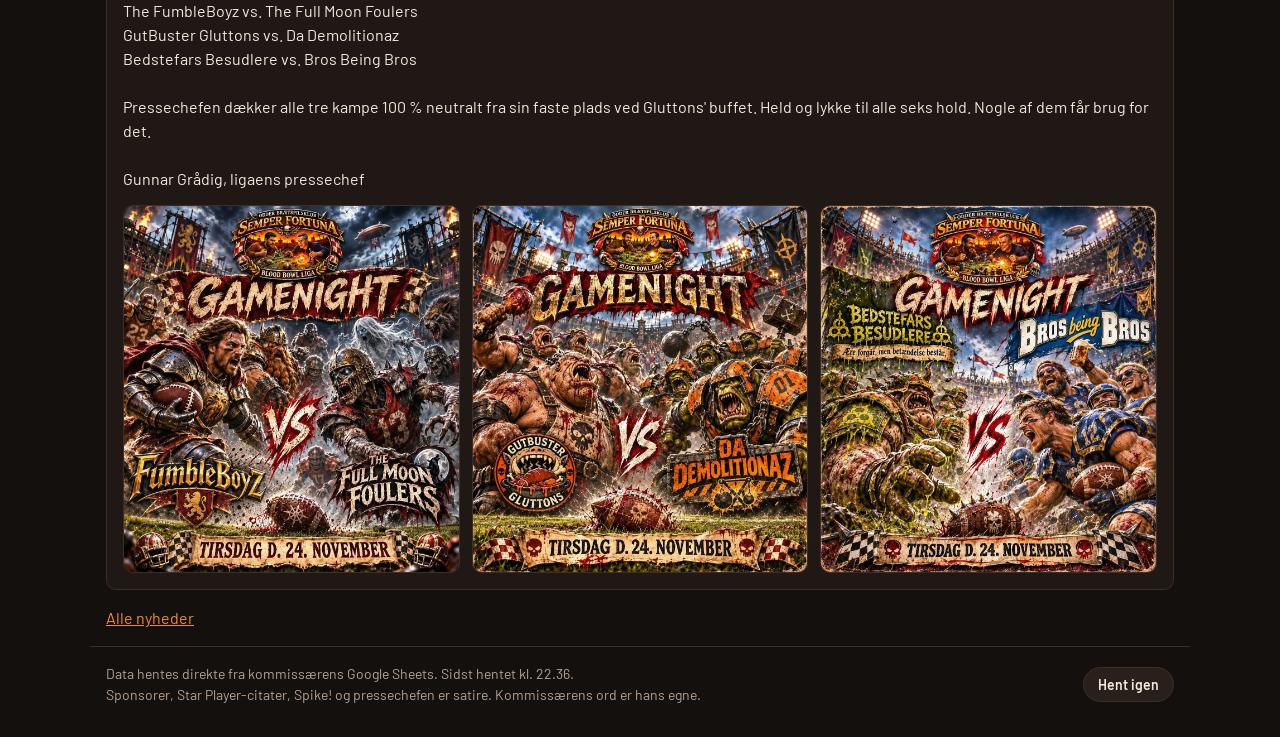
==== commit 4829310d: "Presse: Muffilust-stævningen tilpasset gullasch-rygtet (resterne er spist) Co-Authored-By: Claude Fa" ====
--- a/index.html
+++ b/index.html
@@ -18,7 +18,7 @@
   <link rel="preconnect" href="https://fonts.googleapis.com">
   <link rel="preconnect" href="https://fonts.gstatic.com" crossorigin>
   <link href="https://fonts.googleapis.com/css2?family=Bangers&family=Barlow:ital,wght@0,400;0,600;0,700;1,400&display=swap" rel="stylesheet">
-  <link rel="stylesheet" href="style.css?v=100">
+  <link rel="stylesheet" href="style.css?v=101">
   <link rel="icon" type="image/svg+xml" href="logo/ikon.svg">
 </head>
 <body>
@@ -57,10 +57,10 @@
   <footer class="wrap foot" id="foot"></footer>
 
   <template id="logo-stor"><svg viewBox="-170 -200 340 390" xmlns="http://www.w3.org/2000/svg"><text x="0" y="-150" text-anchor="middle" font-family="Bangers, Impact, sans-serif" font-size="44" fill="#1a120d" stroke="#1a120d" stroke-width="8" stroke-linejoin="round" letter-spacing="2">SEMPER FORTUNA</text><text x="0" y="-150" text-anchor="middle" font-family="Bangers, Impact, sans-serif" font-size="44" fill="#e5b53a" letter-spacing="2">SEMPER FORTUNA</text><g transform="translate(0,10)"><path d="M-88,-103 L-75,-138 L-62,-103 Z" fill="#d9d2c5" stroke="#1a120d" stroke-width="3" stroke-linejoin="round"/><path d="M-50,-103 L-37,-138 L-24,-103 Z" fill="#d9d2c5" stroke="#1a120d" stroke-width="3" stroke-linejoin="round"/><path d="M-13,-103 L0,-138 L13,-103 Z" fill="#d9d2c5" stroke="#1a120d" stroke-width="3" stroke-linejoin="round"/><path d="M24,-103 L37,-138 L50,-103 Z" fill="#d9d2c5" stroke="#1a120d" stroke-width="3" stroke-linejoin="round"/><path d="M62,-103 L75,-138 L88,-103 Z" fill="#d9d2c5" stroke="#1a120d" stroke-width="3" stroke-linejoin="round"/><path d="M-100.0,-105.0 L100.0,-105.0 L100.0,5.0 Q100.0,95.0 0,140.0 Q-100.0,95.0 -100.0,5.0 Z" fill="#1a120d"/><path d="M-94.0,-98.7 L94.0,-98.7 L94.0,4.7 Q94.0,89.3 0,131.6 Q-94.0,89.3 -94.0,4.7 Z" fill="#b3261e" stroke="#e5b53a" stroke-width="5"/><path d="M-80.0,-84.0 L80.0,-84.0 L80.0,4.0 Q80.0,76.0 0,112.0 Q-80.0,76.0 -80.0,4.0 Z" fill="none" stroke="#7d1913" stroke-width="3"/><g transform="translate(0.0,5.0) rotate(0) scale(1.100)"><path d="M0,-60 L52,-30 L0,0 L-52,-30 Z" fill="#fbf4e8" stroke="#1a120d" stroke-width="4" stroke-linejoin="round"/><path d="M-52,-30 L0,0 L0,60 L-52,30 Z" fill="#f3e9dc" stroke="#1a120d" stroke-width="4" stroke-linejoin="round"/><path d="M0,0 L52,-30 L52,30 L0,60 Z" fill="#d8cbb6" stroke="#1a120d" stroke-width="4" stroke-linejoin="round"/><g transform="matrix(0.866,0.5,0,1,-52,-30)"><text x="30" y="45" text-anchor="middle" font-family="Bangers, Impact, sans-serif" font-size="38" fill="#b3261e" letter-spacing="1">SF</text></g><g transform="matrix(0.866,-0.5,0,1,0,0)"><g transform="translate(30.0,30.0) scale(1.500)"><circle cx="0" cy="-3" r="10" fill="#1a120d"/><rect x="-6" y="3" width="12" height="9" rx="2" fill="#1a120d"/><circle cx="-4" cy="-3" r="3" fill="#d8cbb6"/><circle cx="4" cy="-3" r="3" fill="#d8cbb6"/><path d="M-1,2 L0,-0.5 L1,2 Z" fill="#d8cbb6"/><line x1="-2" y1="8" x2="-2" y2="12" stroke="#d8cbb6" stroke-width="1.2"/><line x1="2" y1="8" x2="2" y2="12" stroke="#d8cbb6" stroke-width="1.2"/></g></g><g transform="matrix(0.866,0.5,-0.866,0.5,0,-60)"><polygon points="30.0,10.0 33.8,20.8 44.1,15.9 39.2,26.2 50.0,30.0 39.2,33.8 44.1,44.1 33.8,39.2 30.0,50.0 26.2,39.2 15.9,44.1 20.8,33.8 10.0,30.0 20.8,26.2 15.9,15.9 26.2,20.8" fill="#f28c28"/></g></g></g><path d="M-158,128 L158,128 L146,150 L158,172 L-158,172 L-146,150 Z" fill="#1a120d"/><path d="M-152,132 L152,132 L141,150 L152,168 L-152,168 L-141,150 Z" fill="#f28c28"/><text x="0" y="161" text-anchor="middle" font-family="Bangers, Impact, sans-serif" font-size="30" fill="#1a120d" letter-spacing="2">ODDER BLOOD BOWL</text></svg></template>
-  <script src="config.js?v=100"></script>
-  <script src="humor.js?v=100"></script>
-  <script src="presse.js?v=100"></script>
-  <script src="regler.js?v=100"></script>
-  <script src="app.js?v=100"></script>
+  <script src="config.js?v=101"></script>
+  <script src="humor.js?v=101"></script>
+  <script src="presse.js?v=101"></script>
+  <script src="regler.js?v=101"></script>
+  <script src="app.js?v=101"></script>
 </body>
 </html>
